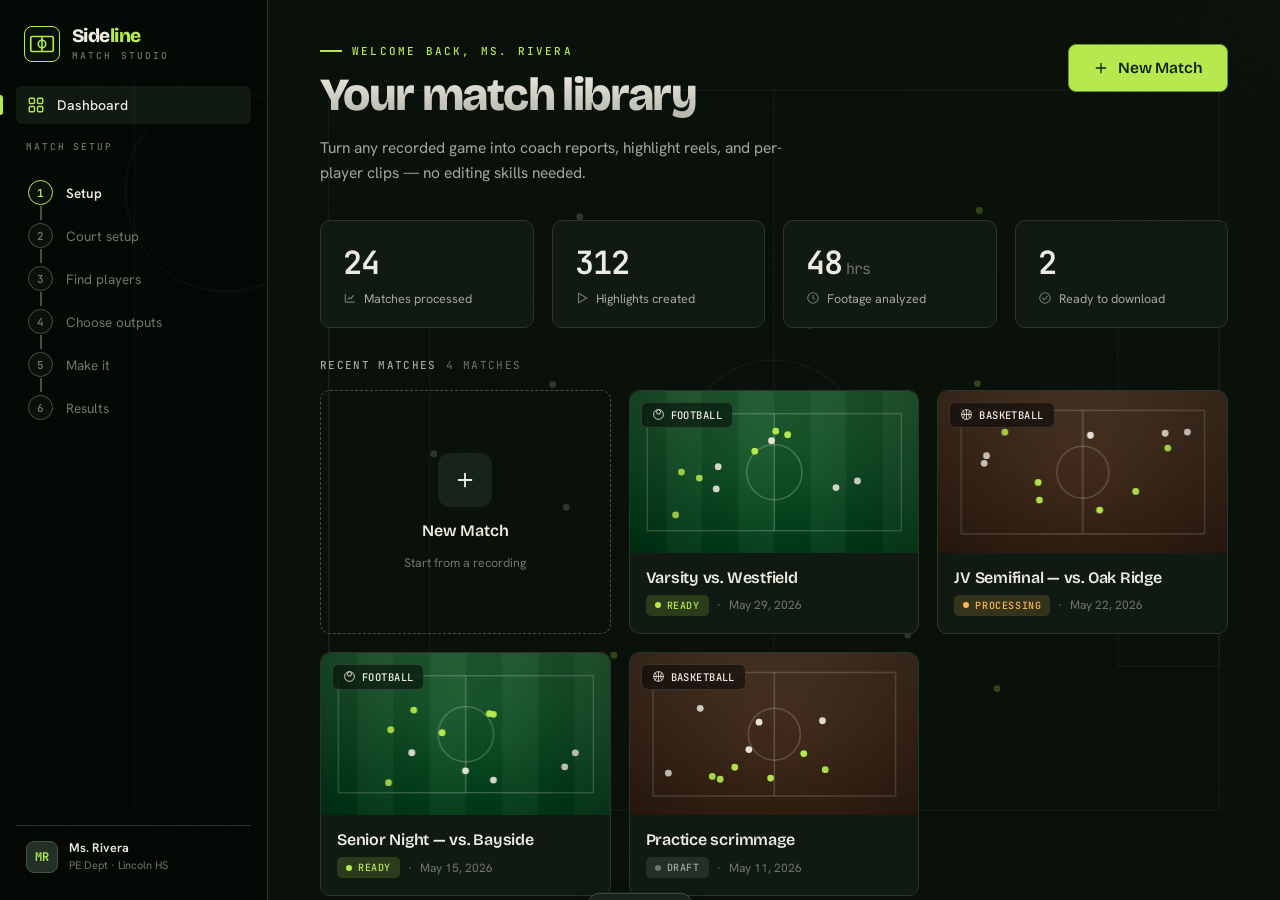
==== Website/index.html @ 3e1fcaea "feat(frontend): processing screen polls real job status Co-Authored-By: Claude Opus 4.8 <noreply@ant" ====
<!doctype html>
<html lang="en">
<head>
<meta charset="utf-8">
<meta name="viewport" content="width=device-width, initial-scale=1">
<title>Sideline — Match Studio</title>
<link rel="preconnect" href="https://fonts.googleapis.com">
<link rel="preconnect" href="https://fonts.gstatic.com" crossorigin>
<link href="https://fonts.googleapis.com/css2?family=Bricolage+Grotesque:opsz,wght@12..96,400..800&family=Hanken+Grotesk:wght@400;500;600;700&family=JetBrains+Mono:wght@400;500;600&display=swap" rel="stylesheet">
<style>
/* ============================================================
   SIDELINE — Match Studio
   Broadcast tactics-board. Warm pitch-night ink, chalk lines,
   one pitch-lime accent used sparingly. No glow. Real type.
   ============================================================ */
:root{
  --ink:       oklch(16% 0.018 152);   /* pitch at night, warm-green undertone */
  --ink-deep:  oklch(12.5% 0.016 152);
  --surface:   oklch(20% 0.020 152);
  --surface-2: oklch(24% 0.022 154);
  --surface-3: oklch(29% 0.024 154);
  --fg:        oklch(94% 0.014 95);     /* warm chalk white */
  --muted:     oklch(72% 0.018 120);
  --faint:     oklch(55% 0.018 130);
  --line:      oklch(31% 0.018 152);
  --line-2:    oklch(42% 0.022 152);

  --accent:    oklch(87% 0.19 126);     /* pitch lime — flat, never glowing */
  --accent-2:  oklch(80% 0.17 128);
  --accent-ink:oklch(23% 0.05 140);     /* ink for text on accent */

  --amber:     oklch(82% 0.14 75);
  --card-red:  oklch(63% 0.20 25);      /* referee-card highlight */
  --chalk:     244 240 230;             /* warm chalk, used as rgb() */

  --font-display:'Bricolage Grotesque', 'Hanken Grotesk', system-ui, sans-serif;
  --font:        'Hanken Grotesk', -apple-system, BlinkMacSystemFont, system-ui, sans-serif;
  --mono:        'JetBrains Mono', ui-monospace, Menlo, monospace;

  --r:   10px;
  --r-sm: 6px;
  --r-lg: 16px;
  --lift: 0 10px 30px -14px rgba(0,0,0,.7), 0 2px 8px -4px rgba(0,0,0,.5);
  --ease: cubic-bezier(.22,1,.36,1);
  --ease-soft: cubic-bezier(.4,0,.2,1);
}

*{box-sizing:border-box;margin:0;padding:0}
html{scroll-behavior:smooth}
body{
  font-family:var(--font);
  background:var(--ink);
  color:var(--fg);
  -webkit-font-smoothing:antialiased;
  text-rendering:optimizeLegibility;
  overflow:hidden;
}
/* tactile film grain — kills the flat-AI surface */
body::after{
  content:"";position:fixed;inset:0;z-index:200;pointer-events:none;opacity:.04;mix-blend-mode:overlay;
  background-image:url("data:image/svg+xml,%3Csvg xmlns='http://www.w3.org/2000/svg' width='160' height='160'%3E%3Cfilter id='n'%3E%3CfeTurbulence type='fractalNoise' baseFrequency='.9' numOctaves='2' stitchTiles='stitch'/%3E%3C/filter%3E%3Crect width='100%25' height='100%25' filter='url(%23n)'/%3E%3C/svg%3E");
}
::selection{background:var(--accent);color:var(--accent-ink)}
button{font-family:inherit;cursor:pointer;border:none;background:none;color:inherit}
input{font-family:inherit}
::-webkit-scrollbar{width:10px;height:10px}
::-webkit-scrollbar-thumb{background:var(--line-2);border-radius:20px;border:3px solid transparent;background-clip:padding-box}
::-webkit-scrollbar-thumb:hover{background:var(--faint);background-clip:padding-box}

/* ============================ APP SHELL ============================ */
.app{display:grid;grid-template-columns:268px 1fr;height:100vh;height:100dvh}

/* ---- Sidebar ---- */
.side{
  background:var(--ink-deep);
  border-right:1px solid var(--line);
  display:flex;flex-direction:column;
  padding:24px 16px;
  position:relative;z-index:20;
  transform:translateX(-12px);opacity:0;
  animation:sideIn .7s var(--ease) .05s forwards;
  overflow:hidden;
}
/* faint chalk halfway-line + arc behind the sidebar */
.side::before{
  content:"";position:absolute;right:-60px;top:90px;width:200px;height:200px;border-radius:50%;
  border:1.5px solid rgb(var(--chalk) / .05);pointer-events:none;
}
.side::after{
  content:"";position:absolute;left:50%;top:80px;bottom:90px;width:1px;background:rgb(var(--chalk) / .04);pointer-events:none;
}
@keyframes sideIn{to{transform:none;opacity:1}}
.brand{display:flex;align-items:center;gap:12px;padding:2px 8px 24px;position:relative}
.brand-mark{width:36px;height:36px;border-radius:8px;position:relative;flex:0 0 auto;
  background:var(--ink);border:1.5px solid var(--accent);display:grid;place-items:center;overflow:hidden}
.brand-mark svg{width:30px;height:30px}
.brand-name{font-family:var(--font-display);font-weight:800;font-size:19px;letter-spacing:-.03em;line-height:1}
.brand-name b{color:var(--accent);font-weight:800}
.brand-sub{font-family:var(--mono);font-size:9.5px;color:var(--faint);letter-spacing:.22em;text-transform:uppercase;font-weight:500;margin-top:4px}

.nav-label{font-family:var(--mono);font-size:9.5px;letter-spacing:.2em;text-transform:uppercase;color:var(--faint);font-weight:500;padding:16px 10px 8px}
.nav-item{display:flex;align-items:center;gap:12px;padding:10px 11px;border-radius:var(--r-sm);color:var(--muted);
  font-size:14px;font-weight:500;width:100%;text-align:left;transition:.18s var(--ease-soft);position:relative}
.nav-item svg{width:18px;height:18px;flex:0 0 auto;opacity:.8}
.nav-item:hover{background:var(--surface);color:var(--fg)}
.nav-item.active{background:var(--surface);color:var(--fg)}
.nav-item.active::before{content:"";position:absolute;left:-16px;top:50%;transform:translateY(-50%);
  width:3px;height:20px;border-radius:0 3px 3px 0;background:var(--accent)}
.nav-item.active svg{opacity:1;color:var(--accent)}

/* step flow in sidebar */
.flow{margin-top:6px;padding:4px 4px;position:relative}
/* staggered entrance for nav + steps */
.nav-item,.flow .step,.nav-label{opacity:0;transform:translateX(-10px);animation:navIn .55s var(--ease) forwards}
.nav-item{animation-delay:.18s}
.nav-label{animation-delay:.24s}
.flow .step:nth-child(1){animation-delay:.30s}
.flow .step:nth-child(2){animation-delay:.37s}
.flow .step:nth-child(3){animation-delay:.44s}
.flow .step:nth-child(4){animation-delay:.51s}
.flow .step:nth-child(5){animation-delay:.58s}
.flow .step:nth-child(6){animation-delay:.65s}
@keyframes navIn{to{opacity:1;transform:none}}
@media(prefers-reduced-motion:reduce){
  *,*::before,*::after{animation-duration:.001s!important;animation-delay:0s!important;transition-duration:.05s!important}
  #pitchBg{display:none}
}
.step{display:flex;align-items:center;gap:13px;padding:9px 8px;border-radius:var(--r-sm);width:100%;text-align:left;
  color:var(--faint);font-size:13.5px;transition:.2s var(--ease-soft);position:relative}
.step:not(.locked):hover{color:var(--fg);background:var(--surface)}
.step .dot{width:25px;height:25px;border-radius:50%;border:1.5px solid var(--line-2);display:grid;place-items:center;
  font-family:var(--mono);font-size:11px;font-weight:600;flex:0 0 auto;transition:.25s var(--ease);color:var(--faint);background:var(--ink)}
.step.done .dot{background:var(--accent);border-color:var(--accent);color:var(--accent-ink)}
.step.current{color:var(--fg);font-weight:600}
.step.current .dot{border-color:var(--accent);color:var(--accent);background:var(--ink)}
.step.locked{opacity:.45;cursor:not-allowed}
.step .dot svg{width:12px;height:12px}
.flow .step::after{content:"";position:absolute;left:20px;top:35px;width:1.5px;height:14px;background:var(--line-2)}
.flow .step:last-child::after{display:none}
.flow .step.done::after{background:var(--accent)}

.side-foot{margin-top:auto;padding:14px 10px 2px;border-top:1px solid var(--line);display:flex;align-items:center;gap:11px;position:relative}
.avatar{width:32px;height:32px;border-radius:8px;background:var(--surface-3);display:grid;place-items:center;font-family:var(--mono);font-size:12px;font-weight:600;color:var(--accent);border:1px solid var(--line-2)}
.side-foot .meta{font-size:12.5px;line-height:1.35}
.side-foot .meta b{font-weight:600}
.side-foot .meta span{color:var(--faint);font-size:11px}

/* ---- Main ---- */
.main{position:relative;overflow:hidden;background:var(--ink)}
/* faint tactics chalkwork across the canvas */
.main::before{
  content:"";position:absolute;inset:0;pointer-events:none;z-index:0;opacity:.35;
  background:
    radial-gradient(circle at 100% 0%, rgb(var(--chalk) / .025), transparent 38%);
}
/* live tactics-board simulation — chalk players flowing in formation */
#pitchBg{position:absolute;inset:0;width:100%;height:100%;z-index:0;pointer-events:none;
  opacity:0;animation:bgIn 2.4s var(--ease) .3s forwards}
@keyframes bgIn{to{opacity:1}}
.scroll{height:100%;overflow-y:auto;overflow-x:hidden;scroll-behavior:smooth;position:relative;z-index:1}
.view{display:none;padding:44px 52px 90px;max-width:1200px;margin:0 auto;animation:viewIn .55s var(--ease) both}
.view.show{display:block}
@keyframes viewIn{from{opacity:0;transform:translateY(14px)}to{opacity:1;transform:none}}

/* topbar inside main */
.top{display:flex;align-items:flex-start;justify-content:space-between;gap:18px;margin-bottom:34px;flex-wrap:wrap;position:relative}
.eyebrow{font-family:var(--mono);font-size:11px;letter-spacing:.2em;text-transform:uppercase;color:var(--accent);font-weight:500;margin-bottom:14px;display:flex;align-items:center;gap:10px}
.eyebrow::before{content:"";width:22px;height:1.5px;background:var(--accent);display:inline-block}
h1{font-family:var(--font-display);font-size:clamp(30px,3.8vw,46px);font-weight:800;letter-spacing:-.035em;line-height:1.0;
  background:linear-gradient(180deg,var(--fg),color-mix(in oklch,var(--fg) 78%, var(--ink)));
  -webkit-background-clip:text;background-clip:text;color:transparent;}
.headline-reveal{overflow:hidden;display:inline-block}
.headline-reveal h1{animation:rise .8s var(--ease) .15s both}
@keyframes rise{from{transform:translateY(108%)}to{transform:translateY(0)}}
.sub{color:var(--muted);font-size:15.5px;margin-top:13px;max-width:56ch;line-height:1.6}

/* ============================ BUTTONS ============================ */
.btn{display:inline-flex;align-items:center;gap:9px;padding:11px 18px;border-radius:8px;
  font-family:var(--font-display);font-size:14px;font-weight:600;letter-spacing:-.005em;
  transition:.2s var(--ease);white-space:nowrap;border:1px solid transparent}
.btn svg{width:16px;height:16px}
.btn-primary{background:var(--accent);color:var(--accent-ink);border-color:color-mix(in oklch,var(--accent) 70%, black)}
.btn-primary:hover{background:var(--accent-2);transform:translateY(-2px);box-shadow:var(--lift)}
.btn-primary:active{transform:translateY(0);box-shadow:none}
.btn-ghost{background:transparent;color:var(--fg);border:1px solid var(--line-2)}
.btn-ghost:hover{background:var(--surface);border-color:var(--faint);transform:translateY(-1px)}
.btn-lg{padding:14px 24px;font-size:15.5px}
.btn[disabled]{opacity:.35;pointer-events:none}

/* ============================ CARDS / GRID ============================ */
.grid{display:grid;gap:18px}
.reveal{opacity:0;transform:translateY(22px);transition:.7s var(--ease)}
.reveal.in{opacity:1;transform:none}

.card{background:var(--surface);border:1px solid var(--line);border-radius:var(--r);transition:.25s var(--ease)}
.card:hover{border-color:var(--line-2)}

/* match cards (dashboard) */
.matches{grid-template-columns:repeat(auto-fill,minmax(264px,1fr))}
.match{overflow:hidden;cursor:pointer}
.match:hover{transform:translateY(-4px);border-color:var(--line-2);box-shadow:var(--lift)}
.thumb{aspect-ratio:16/9;position:relative;overflow:hidden;background:var(--ink-deep)}
.thumb canvas{position:absolute;inset:0;width:100%;height:100%}
.thumb .play{position:absolute;inset:0;margin:auto;width:46px;height:46px;border-radius:50%;
  background:rgb(var(--chalk) / .12);backdrop-filter:blur(8px);border:1.5px solid rgb(var(--chalk) / .4);
  display:grid;place-items:center;opacity:0;transition:.25s var(--ease);transform:scale(.85)}
.match:hover .play{opacity:1;transform:scale(1)}
.play svg{width:16px;height:16px;margin-left:2px}
.sport-chip{position:absolute;top:11px;left:11px;display:flex;align-items:center;gap:6px;padding:5px 10px;border-radius:6px;
  font-family:var(--mono);font-size:10.5px;font-weight:500;letter-spacing:.04em;text-transform:uppercase;
  background:rgb(0 0 0 / .5);backdrop-filter:blur(8px);border:1px solid rgb(var(--chalk) / .14)}
.sport-chip svg{width:13px;height:13px}
.match-body{padding:15px 16px 17px}
.match-body h3{font-family:var(--font-display);font-size:16px;font-weight:600;letter-spacing:-.015em}
.match-meta{display:flex;align-items:center;gap:8px;margin-top:8px;font-size:12px;color:var(--faint)}
.badge{display:inline-flex;align-items:center;gap:6px;padding:4px 9px;border-radius:5px;
  font-family:var(--mono);font-size:10px;font-weight:500;letter-spacing:.06em;text-transform:uppercase}
.badge .led{width:6px;height:6px;border-radius:50%}
.badge.ready{background:color-mix(in oklch,var(--accent) 16%,transparent);color:var(--accent)}
.badge.ready .led{background:var(--accent)}
.badge.proc{background:color-mix(in oklch,var(--amber) 16%,transparent);color:var(--amber)}
.badge.proc .led{background:var(--amber);animation:pulse 1.4s infinite}
.badge.draft{background:var(--surface-3);color:var(--muted)}
.badge.draft .led{background:var(--faint)}
@keyframes pulse{0%,100%{opacity:1}50%{opacity:.25}}

/* "new match" card */
.new-card{display:flex;flex-direction:column;align-items:center;justify-content:center;gap:14px;min-height:222px;
  border:1.5px dashed var(--line-2);background:transparent;text-align:center;cursor:pointer}
.new-card:hover{border-color:var(--accent);background:color-mix(in oklch,var(--accent) 4%,transparent);transform:translateY(-4px)}
.new-card .plus{width:54px;height:54px;border-radius:12px;background:var(--surface-2);display:grid;place-items:center;transition:.25s var(--ease)}
.new-card:hover .plus{background:var(--accent);color:var(--accent-ink)}
.new-card .plus svg{width:22px;height:22px}
.new-card b{font-family:var(--font-display);font-size:16px;font-weight:600}
.new-card span{font-size:12.5px;color:var(--faint)}

/* stat strip */
.stats{grid-template-columns:repeat(4,1fr);margin-bottom:30px}
.stat{padding:20px 22px;background:var(--surface);border:1px solid var(--line);border-radius:var(--r);position:relative;overflow:hidden}
.stat::before{content:"";position:absolute;left:0;top:0;bottom:0;width:2px;background:var(--accent);opacity:.0;transition:.3s}
.stat:hover::before{opacity:.6}
.stat .n{font-family:var(--mono);font-size:32px;font-weight:600;letter-spacing:-.02em;font-feature-settings:"tnum"}
.stat .n .u{font-size:15px;color:var(--faint);font-weight:400;margin-left:3px}
.stat .l{font-size:12.5px;color:var(--muted);margin-top:6px;display:flex;align-items:center;gap:7px}
.stat .l svg{width:14px;height:14px;color:var(--faint)}

/* ============================ FORMS / SETUP ============================ */
.panel{background:var(--surface);border:1px solid var(--line);border-radius:var(--r-lg);padding:30px;margin-bottom:20px}
.panel-h{font-family:var(--font-display);font-size:16px;font-weight:600;letter-spacing:-.01em;margin-bottom:5px;display:flex;align-items:center;gap:11px}
.panel-h .idx{width:24px;height:24px;border-radius:6px;background:var(--ink);border:1px solid var(--line-2);display:grid;place-items:center;font-family:var(--mono);font-size:11px;color:var(--accent)}
.panel-d{font-size:13.5px;color:var(--faint);margin-bottom:22px;padding-left:35px;line-height:1.5}

.sport-grid{display:grid;grid-template-columns:1fr 1fr;gap:14px}
.sport{position:relative;border:1.5px solid var(--line);border-radius:var(--r);padding:14px;cursor:pointer;overflow:hidden;transition:.22s var(--ease);background:var(--ink-deep)}
.sport:hover{border-color:var(--line-2);transform:translateY(-2px)}
.sport.sel{border-color:var(--accent);box-shadow:inset 0 0 0 1px var(--accent)}
.sport .field{height:96px;border-radius:7px;margin-bottom:14px;position:relative;overflow:hidden;border:1px solid var(--line);background:var(--ink-deep)}
.sport .field canvas{position:absolute;inset:0;width:100%;height:100%}
.sport h4{font-family:var(--font-display);font-size:16px;font-weight:600}
.sport p{font-family:var(--mono);font-size:11px;color:var(--faint);margin-top:3px;letter-spacing:.03em}
.sport .check{position:absolute;top:14px;right:14px;width:24px;height:24px;border-radius:50%;background:var(--accent);
  display:grid;place-items:center;opacity:0;transform:scale(.5);transition:.25s var(--ease);z-index:2}
.sport.sel .check{opacity:1;transform:none}
.sport .check svg{width:13px;height:13px;color:var(--accent-ink)}

.field-row{display:grid;grid-template-columns:1fr 1fr;gap:16px}
label.fl{display:block;font-size:12.5px;font-weight:600;color:var(--muted);margin-bottom:9px}
.inp{width:100%;background:var(--ink-deep);border:1px solid var(--line-2);border-radius:8px;padding:12px 14px;font-size:14px;color:var(--fg);transition:.18s}
.inp:focus{outline:none;border-color:var(--accent);box-shadow:0 0 0 3px color-mix(in oklch,var(--accent) 16%,transparent)}
.inp::placeholder{color:var(--faint)}

/* upload zone */
.drop{border:1.5px dashed var(--line-2);border-radius:var(--r);padding:36px;text-align:center;transition:.25s var(--ease);cursor:pointer;position:relative;overflow:hidden}
.drop:hover,.drop.drag{border-color:var(--accent);background:color-mix(in oklch,var(--accent) 4%,transparent)}
.drop .ico{width:58px;height:58px;margin:0 auto 15px;border-radius:14px;background:var(--surface-2);display:grid;place-items:center;transition:.25s;color:var(--muted)}
.drop:hover .ico{transform:translateY(-3px);color:var(--accent)}
.drop .ico svg{width:26px;height:26px}
.drop b{font-family:var(--font-display);font-size:16px;font-weight:600}
.drop b span{color:var(--accent)}
.drop p{font-family:var(--mono);font-size:11.5px;color:var(--faint);margin-top:7px;letter-spacing:.02em}
.upbar{display:none;margin-top:18px;background:var(--ink-deep);border:1px solid var(--line);border-radius:var(--r);padding:16px 18px;text-align:left}
.upbar.show{display:block;animation:viewIn .4s var(--ease)}
.upbar .row{display:flex;align-items:center;gap:13px}
.upbar .fic{width:40px;height:40px;border-radius:9px;background:color-mix(in oklch,var(--accent) 14%,transparent);display:grid;place-items:center;flex:0 0 auto;color:var(--accent)}
.upbar .fic svg{width:18px;height:18px}
.upbar .fname{font-size:14px;font-weight:600}
.upbar .fsize{font-family:var(--mono);font-size:11.5px;color:var(--faint)}
.track{height:6px;border-radius:6px;background:var(--surface-3);margin-top:14px;overflow:hidden}
.track > i{display:block;height:100%;width:0;border-radius:6px;background:var(--accent);transition:width .3s linear}
.upstat{display:flex;justify-content:space-between;font-family:var(--mono);font-size:11.5px;color:var(--faint);margin-top:9px}

/* ============================ COURT MARKING ============================ */
.court-wrap{display:grid;grid-template-columns:1fr 290px;gap:22px;align-items:start}
.frame{position:relative;border-radius:var(--r);overflow:hidden;border:1px solid var(--line);aspect-ratio:16/9;cursor:crosshair;background:var(--ink-deep)}
.frame canvas{position:absolute;inset:0;width:100%;height:100%}
.frame .scanline{position:absolute;left:0;right:0;height:1.5px;background:linear-gradient(90deg,transparent,var(--accent),transparent);
  opacity:.55;animation:scan 4s var(--ease-soft) infinite}
@keyframes scan{0%{top:0}50%{top:100%}100%{top:0}}
.mk{position:absolute;width:26px;height:26px;transform:translate(-50%,-50%);pointer-events:none}
.mk .ring{position:absolute;inset:0;border-radius:50%;border:2px solid var(--accent)}
.mk .ring::after{content:"";position:absolute;inset:-6px;border-radius:50%;border:1.5px solid var(--accent);opacity:0;animation:ripple .6s var(--ease) forwards}
@keyframes ripple{from{opacity:.7;transform:scale(.6)}to{opacity:0;transform:scale(1.6)}}
.mk .num{position:absolute;top:-9px;right:-9px;width:18px;height:18px;border-radius:50%;background:var(--accent);color:var(--accent-ink);
  font-family:var(--mono);font-size:10px;font-weight:600;display:grid;place-items:center}
.mk .dotc{position:absolute;inset:0;margin:auto;width:4px;height:4px;border-radius:50%;background:var(--accent)}
.hint{position:absolute;left:14px;bottom:14px;display:flex;align-items:center;gap:9px;padding:10px 15px;border-radius:9px;
  background:rgb(0 0 0 / .6);backdrop-filter:blur(10px);border:1px solid var(--line-2);font-size:13.5px;font-weight:500}
.hint .pin{width:8px;height:8px;border-radius:50%;background:var(--accent);animation:pulse 1.3s infinite}

.minimap{background:var(--surface);border:1px solid var(--line);border-radius:var(--r);padding:20px}
.minimap h4{font-family:var(--mono);font-size:11px;font-weight:500;letter-spacing:.12em;text-transform:uppercase;color:var(--muted);margin-bottom:15px}
.diagram{aspect-ratio:1;border-radius:8px;background:var(--ink-deep);border:1px solid var(--line);position:relative;margin-bottom:16px}
.pt-list{display:flex;flex-direction:column;gap:8px}
.pt{display:flex;align-items:center;gap:11px;padding:9px 11px;border-radius:8px;background:var(--ink-deep);border:1px solid var(--line);font-size:13px;color:var(--muted);transition:.2s}
.pt.done{color:var(--fg);border-color:color-mix(in oklch,var(--accent) 30%,var(--line))}
.pt.next{border-color:var(--accent)}
.pt .c{width:18px;height:18px;border-radius:50%;border:1.5px solid var(--line-2);display:grid;place-items:center;font-family:var(--mono);font-size:9px;flex:0 0 auto}
.pt.done .c{background:var(--accent);border-color:var(--accent);color:var(--accent-ink)}
.pt.done .c svg{width:10px;height:10px}
.calib-progress{margin-top:16px;font-family:var(--mono);font-size:11.5px;color:var(--faint);display:flex;justify-content:space-between}

/* ============================ ROSTER / TAGGING ============================ */
.split{display:grid;grid-template-columns:1fr 1fr;gap:22px;align-items:start}
.chip-input{display:flex;flex-wrap:wrap;gap:8px;padding:11px;background:var(--ink-deep);border:1px solid var(--line-2);border-radius:var(--r);min-height:56px}
.chip{display:inline-flex;align-items:center;gap:8px;padding:6px 9px 6px 7px;border-radius:7px;background:var(--surface-3);font-size:13px;font-weight:500;animation:chipIn .3s var(--ease)}
@keyframes chipIn{from{opacity:0;transform:scale(.8)}to{opacity:1;transform:none}}
.chip .jersey{width:20px;height:20px;border-radius:5px;background:var(--ink);color:var(--accent);display:grid;place-items:center;font-family:var(--mono);font-size:9.5px;font-weight:600}
.chip button{width:16px;height:16px;border-radius:4px;display:grid;place-items:center;color:var(--faint);transition:.15s}
.chip button:hover{background:var(--card-red);color:#fff}
.chip-input input{flex:1;min-width:120px;background:none;border:none;outline:none;color:var(--fg);font-size:13.5px;padding:6px}

/* tagging game */
.tagger{background:var(--surface);border:1px solid var(--line);border-radius:var(--r-lg);overflow:hidden}
.clip-stage{aspect-ratio:16/9;position:relative;background:var(--ink-deep)}
.clip-stage canvas{position:absolute;inset:0;width:100%;height:100%}
.clip-track{position:absolute;border:2px solid var(--accent);border-radius:5px;transition:.5s var(--ease)}
.clip-track .lbl{position:absolute;top:-22px;left:-2px;background:var(--accent);color:var(--accent-ink);font-family:var(--mono);font-size:10px;font-weight:600;padding:2px 7px;border-radius:5px;white-space:nowrap}
.clip-q{position:absolute;top:14px;left:14px;font-family:var(--font-display);font-size:14px;font-weight:600;padding:8px 14px;border-radius:9px;background:rgb(0 0 0 / .6);backdrop-filter:blur(8px);border:1px solid var(--line-2)}
.clip-count{position:absolute;top:14px;right:14px;font-family:var(--mono);font-size:11.5px;color:var(--muted);padding:8px 12px;border-radius:9px;background:rgb(0 0 0 / .6);backdrop-filter:blur(8px);border:1px solid var(--line-2)}
.tag-roster{padding:18px;display:flex;flex-wrap:wrap;gap:10px;border-top:1px solid var(--line)}
.tag-btn{padding:11px 16px;border-radius:8px;background:var(--ink-deep);border:1px solid var(--line-2);font-family:var(--font-display);font-size:14px;font-weight:600;transition:.16s var(--ease);display:flex;align-items:center;gap:9px}
.tag-btn:hover{border-color:var(--accent);background:color-mix(in oklch,var(--accent) 8%,transparent);transform:translateY(-2px)}
.tag-btn:active{transform:scale(.96)}
.tag-btn .k{font-family:var(--mono);font-size:10px;color:var(--faint);background:var(--surface-3);padding:2px 6px;border-radius:4px}
.tag-foot{display:flex;align-items:center;justify-content:space-between;padding:15px 18px;border-top:1px solid var(--line);background:var(--ink-deep)}
.tag-bar{height:5px;border-radius:5px;background:var(--surface-3);flex:1;margin-right:18px;overflow:hidden}
.tag-bar > i{display:block;height:100%;background:var(--accent);border-radius:5px;transition:width .4s var(--ease)}

/* ============================ DELIVERABLES ============================ */
.deliv-grid{grid-template-columns:repeat(3,1fr);gap:18px}
.deliv{position:relative;border:1.5px solid var(--line);border-radius:var(--r-lg);padding:0;overflow:hidden;cursor:pointer;transition:.22s var(--ease);background:var(--surface)}
.deliv:hover{transform:translateY(-4px);border-color:var(--line-2);box-shadow:var(--lift)}
.deliv.sel{border-color:var(--accent);box-shadow:inset 0 0 0 1px var(--accent)}
.deliv .preview{aspect-ratio:16/10;background:var(--ink-deep);position:relative;overflow:hidden;border-bottom:1px solid var(--line)}
.deliv .preview canvas{position:absolute;inset:0;width:100%;height:100%}
.deliv .db{padding:19px}
.deliv .db h4{font-family:var(--font-display);font-size:17px;font-weight:600;letter-spacing:-.015em;display:flex;align-items:center;gap:10px}
.deliv .db h4 svg{width:18px;height:18px;color:var(--accent)}
.deliv .db p{font-size:13px;color:var(--muted);margin-top:8px;line-height:1.55}
.deliv .tick{position:absolute;top:14px;right:14px;width:26px;height:26px;border-radius:7px;border:1.5px solid var(--line-2);background:rgb(0 0 0 / .45);backdrop-filter:blur(6px);display:grid;place-items:center;transition:.22s var(--ease)}
.deliv.sel .tick{background:var(--accent);border-color:var(--accent)}
.deliv .tick svg{width:14px;height:14px;color:var(--accent-ink);opacity:0;transition:.2s}
.deliv.sel .tick svg{opacity:1}
.deliv .note{display:none;margin-top:11px;font-family:var(--mono);font-size:11px;color:var(--amber);align-items:center;gap:6px;letter-spacing:.02em}
.deliv.sel .note{display:flex}
.deliv .note svg{width:13px;height:13px}
.deliv.soon{opacity:.55;filter:grayscale(.4);cursor:not-allowed}
.deliv.soon::after{content:'Coming soon';position:absolute;top:10px;right:10px;font-size:11px;letter-spacing:.04em;text-transform:uppercase;color:var(--accent);border:1px solid var(--accent);border-radius:999px;padding:2px 8px}

/* ============================ PROCESSING ============================ */
.proc-wrap{max-width:780px;margin:0 auto;text-align:center}
.radar{width:248px;height:248px;margin:14px auto 32px;position:relative}
.stage-list{text-align:left;margin:32px 0;display:flex;flex-direction:column;gap:3px}
.stg{display:flex;align-items:center;gap:14px;padding:15px 18px;border-radius:var(--r);transition:.4s var(--ease);border:1px solid transparent}
.stg.active{background:var(--surface);border-color:color-mix(in oklch,var(--accent) 30%,var(--line))}
.stg.done{opacity:.55}
.stg .si{width:36px;height:36px;border-radius:9px;background:var(--surface-2);display:grid;place-items:center;flex:0 0 auto;transition:.3s;color:var(--faint)}
.stg.active .si{background:var(--accent);color:var(--accent-ink)}
.stg.done .si{background:color-mix(in oklch,var(--accent) 20%,transparent);color:var(--accent)}
.stg .si svg{width:17px;height:17px}
.stg .st{flex:1;text-align:left}
.stg .st b{font-family:var(--font-display);font-size:15px;font-weight:600;display:block}
.stg .st span{font-size:12.5px;color:var(--faint)}
.stg .spin{width:18px;height:18px;border:2px solid var(--surface-3);border-top-color:var(--accent);border-radius:50%;animation:spin .8s linear infinite;display:none}
.stg.active .spin{display:block}
.stg .ok{display:none;color:var(--accent)}
.stg.done .ok{display:block}
@keyframes spin{to{transform:rotate(360deg)}}
.proc-bar{height:8px;border-radius:8px;background:var(--surface-2);overflow:hidden;margin:8px 0 14px}
.proc-bar > i{display:block;height:100%;width:0;background:var(--accent);border-radius:8px;transition:width .6s var(--ease)}
.proc-meta{display:flex;justify-content:space-between;font-family:var(--mono);font-size:12.5px;color:var(--faint)}
.proc-note{margin-top:26px;padding:15px 19px;border-radius:var(--r);background:var(--surface);border:1px solid var(--line);font-size:13.5px;color:var(--muted);display:flex;align-items:center;gap:12px;text-align:left}
.proc-note svg{width:18px;height:18px;color:var(--accent);flex:0 0 auto}

/* ============================ RESULTS ============================ */
.result-tabs{display:flex;gap:5px;padding:5px;background:var(--surface);border:1px solid var(--line);border-radius:10px;margin-bottom:26px;width:fit-content}
.rtab{padding:9px 17px;border-radius:7px;font-family:var(--font-display);font-size:13.5px;font-weight:600;color:var(--muted);transition:.18s}
.rtab.active{background:var(--accent);color:var(--accent-ink)}
.rtab:not(.active):hover{color:var(--fg);background:var(--ink-deep)}
.rpanel{display:none;animation:viewIn .4s var(--ease)}
.rpanel.show{display:block}

.report-card{display:grid;grid-template-columns:1.3fr 1fr;gap:0;overflow:hidden}
.report-vid{aspect-ratio:16/9;position:relative;background:var(--ink-deep);border-right:1px solid var(--line)}
.report-vid canvas{position:absolute;inset:0;width:100%;height:100%}
.report-vid .pbtn{position:absolute;inset:0;margin:auto;width:62px;height:62px;border-radius:50%;background:var(--accent);display:grid;place-items:center;cursor:pointer;transition:.2s}
.report-vid .pbtn:hover{transform:scale(1.08)}
.report-vid .pbtn svg{width:22px;height:22px;color:var(--accent-ink);margin-left:3px}
.report-side{padding:26px}
.report-side h3{font-family:var(--font-display);font-size:19px;font-weight:600;letter-spacing:-.015em}
.kv{display:flex;justify-content:space-between;padding:13px 0;border-bottom:1px solid var(--line);font-size:13.5px}
.kv:last-of-type{border:none}
.kv span{color:var(--faint)}
.kv b{font-family:var(--mono);font-weight:500}

.clip-list{grid-template-columns:repeat(auto-fill,minmax(290px,1fr))}
.cliprow{display:flex;gap:13px;padding:12px;align-items:center;cursor:pointer}
.cliprow:hover{border-color:var(--line-2);background:var(--surface-2)}
.cliprow .ct{width:100px;aspect-ratio:16/9;border-radius:7px;overflow:hidden;flex:0 0 auto;position:relative;background:var(--ink-deep)}
.cliprow .ct canvas{position:absolute;inset:0;width:100%;height:100%}
.cliprow .ct .dur{position:absolute;bottom:4px;right:4px;font-family:var(--mono);font-size:9px;background:rgb(0 0 0 / .65);padding:1px 4px;border-radius:3px}
.cliprow .ci{flex:1;min-width:0}
.cliprow .ci b{font-family:var(--font-display);font-size:14px;font-weight:600;display:block;white-space:nowrap;overflow:hidden;text-overflow:ellipsis}
.cliprow .ci .tags{display:flex;gap:6px;margin-top:6px;font-family:var(--mono);font-size:10.5px;color:var(--faint);align-items:center}
.rank{font-family:var(--mono);font-size:10.5px;color:var(--accent-ink);background:var(--accent);padding:2px 7px;border-radius:4px;font-weight:600}
.dlbtn{width:34px;height:34px;border-radius:8px;background:var(--ink-deep);border:1px solid var(--line-2);display:grid;place-items:center;flex:0 0 auto;transition:.18s;color:var(--muted)}
.dlbtn:hover{border-color:var(--accent);color:var(--accent);transform:translateY(-1px)}
.dlbtn svg{width:15px;height:15px}

.player-grid{grid-template-columns:repeat(auto-fill,minmax(206px,1fr))}
.pcard{overflow:hidden}
.pcard:hover{transform:translateY(-4px);border-color:var(--line-2)}
.pcard .pt-thumb{aspect-ratio:4/3;position:relative;background:var(--ink-deep)}
.pcard .pt-thumb canvas{position:absolute;inset:0;width:100%;height:100%}
.pcard .pbar{padding:14px;display:flex;align-items:center;gap:11px}
.pcard .pj{width:32px;height:32px;border-radius:8px;background:var(--ink);color:var(--accent);display:grid;place-items:center;font-family:var(--mono);font-size:12px;font-weight:600;flex:0 0 auto;border:1px solid var(--line-2)}
.pcard .pn b{font-family:var(--font-display);font-size:14px;font-weight:600;display:block}
.pcard .pn span{font-size:11px;color:var(--faint)}

/* footer action bar */
.actionbar{position:sticky;bottom:0;display:flex;align-items:center;justify-content:space-between;gap:16px;padding:18px 0 6px;margin-top:16px}
.actionbar .left{font-size:13px;color:var(--faint)}
.actionbar .left b{color:var(--fg);font-weight:600}

/* toast */
.toast{position:fixed;bottom:28px;left:50%;transform:translateX(-50%) translateY(140%);z-index:300;
  background:var(--surface-2);border:1px solid var(--line-2);border-radius:11px;padding:13px 18px;display:flex;align-items:center;gap:11px;
  font-size:13.5px;font-weight:500;box-shadow:var(--lift);transition:.4s var(--ease)}
.toast.show{transform:translateX(-50%) translateY(0)}
.toast .ti{width:24px;height:24px;border-radius:6px;background:var(--accent);display:grid;place-items:center;flex:0 0 auto}
.toast .ti svg{width:14px;height:14px;color:var(--accent-ink)}

.divider{height:1px;background:var(--line);margin:30px 0}
.section-h{font-family:var(--mono);font-size:11px;font-weight:500;letter-spacing:.12em;text-transform:uppercase;color:var(--muted);margin-bottom:18px;display:flex;align-items:center;gap:10px}
.section-h .count{color:var(--faint);font-weight:400}

/* mobile */
.menu-btn{display:none}
@media(max-width:920px){
  .app{grid-template-columns:1fr}
  .side{position:fixed;left:0;top:0;bottom:0;width:268px;z-index:50;transform:translateX(-100%);animation:none;transition:transform .35s var(--ease)}
  .side.open{transform:none;box-shadow:0 0 60px rgba(0,0,0,.6)}
  .menu-btn{display:grid;place-items:center;width:42px;height:42px;border-radius:10px;background:var(--surface);border:1px solid var(--line-2)}
  .menu-btn svg{width:18px;height:18px}
  .view{padding:26px 22px 90px}
  .scrim{position:fixed;inset:0;background:rgba(0,0,0,.55);z-index:40;opacity:0;pointer-events:none;transition:.3s}
  .scrim.show{opacity:1;pointer-events:auto}
  .court-wrap,.split,.report-card{grid-template-columns:1fr}
  .deliv-grid{grid-template-columns:1fr}
  .stats{grid-template-columns:1fr 1fr}
  .field-row,.sport-grid{grid-template-columns:1fr}
}
@media(min-width:921px){.scrim{display:none}}
</style>
</head>
<body>
<div class="app">
  <!-- ============ SIDEBAR ============ -->
  <aside class="side" id="side">
    <div class="brand">
      <div class="brand-mark">
        <svg viewBox="0 0 24 24" fill="none">
          <rect x="3" y="6" width="18" height="12" rx="1" stroke="oklch(87% 0.19 126)" stroke-width="1.3"/>
          <circle cx="12" cy="12" r="3" stroke="oklch(87% 0.19 126)" stroke-width="1.3"/>
          <path d="M12 6v12" stroke="oklch(87% 0.19 126)" stroke-width="1.3"/>
        </svg>
      </div>
      <div>
        <div class="brand-name">Side<b>line</b></div>
        <div class="brand-sub">Match Studio</div>
      </div>
    </div>

    <button class="nav-item active" data-go="dashboard">
      <svg viewBox="0 0 24 24" fill="none" stroke="currentColor" stroke-width="1.8"><rect x="3" y="3" width="7" height="7" rx="1.5"/><rect x="14" y="3" width="7" height="7" rx="1.5"/><rect x="3" y="14" width="7" height="7" rx="1.5"/><rect x="14" y="14" width="7" height="7" rx="1.5"/></svg>
      Dashboard
    </button>

    <div class="nav-label">Match setup</div>
    <div class="flow" id="flow">
      <button class="step current" data-step="setup"><span class="dot">1</span> Setup</button>
      <button class="step locked" data-step="court"><span class="dot">2</span> Court setup</button>
      <button class="step locked" data-step="roster"><span class="dot">3</span> Find players</button>
      <button class="step locked" data-step="deliverables"><span class="dot">4</span> Choose outputs</button>
      <button class="step locked" data-step="processing"><span class="dot">5</span> Make it</button>
      <button class="step locked" data-step="results"><span class="dot">6</span> Results</button>
    </div>

    <div class="side-foot">
      <div class="avatar">MR</div>
      <div class="meta"><b>Ms. Rivera</b><br><span>PE Dept · Lincoln HS</span></div>
    </div>
  </aside>
  <div class="scrim" id="scrim"></div>

  <!-- ============ MAIN ============ -->
  <main class="main">
    <canvas id="pitchBg" aria-hidden="true"></canvas>
    <div class="scroll" id="scroll">

      <!-- ===== DASHBOARD ===== -->
      <section class="view show" id="v-dashboard">
        <div class="top">
          <div>
            <button class="menu-btn" id="menuBtn" style="margin-bottom:14px">
              <svg viewBox="0 0 24 24" fill="none" stroke="currentColor" stroke-width="2"><path d="M4 6h16M4 12h16M4 18h16"/></svg>
            </button>
            <div class="eyebrow">Welcome back, Ms. Rivera</div>
            <div class="headline-reveal"><h1>Your match library</h1></div>
            <p class="sub">Turn any recorded game into coach reports, highlight reels, and per-player clips — no editing skills needed.</p>
          </div>
          <button class="btn btn-primary btn-lg" data-go="setup">
            <svg viewBox="0 0 24 24" fill="none" stroke="currentColor" stroke-width="2"><path d="M12 5v14M5 12h14" stroke-linecap="round"/></svg>
            New Match
          </button>
        </div>

        <div class="grid stats reveal">
          <div class="stat"><div class="n" data-count="24">0</div><div class="l"><svg viewBox="0 0 24 24" fill="none" stroke="currentColor" stroke-width="2"><path d="M4 19V5m0 14h16"/><path d="M8 15l3-4 3 2 4-6"/></svg>Matches processed</div></div>
          <div class="stat"><div class="n" data-count="312">0</div><div class="l"><svg viewBox="0 0 24 24" fill="none" stroke="currentColor" stroke-width="2"><polygon points="6,4 20,12 6,20"/></svg>Highlights created</div></div>
          <div class="stat"><div class="n" data-count="48"><span class="u">hrs</span></div><div class="l"><svg viewBox="0 0 24 24" fill="none" stroke="currentColor" stroke-width="2"><circle cx="12" cy="12" r="9"/><path d="M12 7v5l3 2"/></svg>Footage analyzed</div></div>
          <div class="stat"><div class="n" data-count="2">0</div><div class="l"><svg viewBox="0 0 24 24" fill="none" stroke="currentColor" stroke-width="2"><circle cx="12" cy="12" r="9"/><path d="M8 12l3 3 5-6" stroke-linecap="round" stroke-linejoin="round"/></svg>Ready to download</div></div>
        </div>

        <div class="section-h">Recent matches <span class="count" id="matchCount">4 matches</span></div>
        <div class="grid matches" id="matchGrid"></div>
      </section>

      <!-- ===== SETUP ===== -->
      <section class="view" id="v-setup">
        <button class="menu-btn" data-menu style="margin-bottom:14px">
          <svg viewBox="0 0 24 24" fill="none" stroke="currentColor" stroke-width="2"><path d="M4 6h16M4 12h16M4 18h16"/></svg></button>
        <div class="eyebrow">Step 1 of 6 · Setup</div>
        <div class="headline-reveal"><h1>Set up your match</h1></div>
        <p class="sub">Pick the sport, name the game, and add your video. We'll handle the rest.</p>
        <div style="height:32px"></div>

        <div class="panel reveal">
          <div class="panel-h"><span class="idx">1</span> Which sport?</div>
          <div class="panel-d">This tells us what to look for on the field.</div>
          <div class="sport-grid">
            <div class="sport sel" data-sport="football">
              <div class="check"><svg viewBox="0 0 24 24" fill="none" stroke="currentColor" stroke-width="3"><path d="M5 12l4 4 10-11" stroke-linecap="round"/></svg></div>
              <div class="field" id="field-football"></div>
              <h4>Football</h4><p>Pitch · 11 a side</p>
            </div>
            <div class="sport" data-sport="basketball">
              <div class="check"><svg viewBox="0 0 24 24" fill="none" stroke="currentColor" stroke-width="3"><path d="M5 12l4 4 10-11" stroke-linecap="round"/></svg></div>
              <div class="field" id="field-basketball"></div>
              <h4>Basketball</h4><p>Court · 5 a side</p>
            </div>
          </div>
        </div>

        <div class="panel reveal">
          <div class="panel-h"><span class="idx">2</span> Match details</div>
          <div class="panel-d">Just so you can find it later.</div>
          <div class="field-row">
            <div><label class="fl">Match name</label><input class="inp" id="mName" value="Varsity vs. Westfield" placeholder="e.g. Varsity vs. Westfield"></div>
            <div><label class="fl">Match date</label><input class="inp" id="mDate" type="date" value="2026-05-29"></div>
          </div>
        </div>

        <div class="panel reveal">
          <div class="panel-h"><span class="idx">3</span> Match video</div>
          <div class="panel-d">Drop the full recording — game footage is large, so this can take a moment. We'll show you progress the whole way.</div>
          <div class="drop" id="drop">
            <input type="file" id="videoFile" accept="video/*" style="display:none">
            <div class="ico"><svg viewBox="0 0 24 24" fill="none" stroke="currentColor" stroke-width="1.7"><path d="M12 16V4m0 0L8 8m4-4l4 4" stroke-linecap="round" stroke-linejoin="round"/><path d="M4 16v2a2 2 0 002 2h12a2 2 0 002-2v-2"/></svg></div>
            <b>Drop your video here, or <span>browse</span></b>
            <p>MP4, MOV up to 8 GB · a full half is fine</p>
          </div>
          <div class="upbar" id="upbar">
            <div class="row">
              <div class="fic"><svg viewBox="0 0 24 24" fill="none" stroke="currentColor" stroke-width="1.7"><path d="M5 4h9l5 5v11a1 1 0 01-1 1H6a1 1 0 01-1-1z"/><path d="M14 4v5h5"/><polygon points="10,13 15,16 10,19" fill="currentColor" stroke="none"/></svg></div>
              <div style="flex:1">
                <div class="fname">varsity_vs_westfield_H1.mp4</div>
                <div class="fsize" id="fsize">3.8 GB</div>
              </div>
            </div>
            <div class="track"><i id="upfill"></i></div>
            <div class="upstat"><span id="upstat">Uploading…</span><span id="uppct">0%</span></div>
          </div>
        </div>

        <div class="actionbar">
          <div class="left">Step <b>1</b> of 6 — Setup</div>
          <button class="btn btn-primary" data-go="court" id="setupNext" disabled>Continue to Court Setup
            <svg viewBox="0 0 24 24" fill="none" stroke="currentColor" stroke-width="2"><path d="M5 12h14M13 6l6 6-6 6" stroke-linecap="round" stroke-linejoin="round"/></svg>
          </button>
        </div>
      </section>

      <!-- ===== COURT MARKING ===== -->
      <section class="view" id="v-court">
        <button class="menu-btn" data-menu style="margin-bottom:14px">
          <svg viewBox="0 0 24 24" fill="none" stroke="currentColor" stroke-width="2"><path d="M4 6h16M4 12h16M4 18h16"/></svg></button>
        <div class="eyebrow">Step 2 of 6 · Court setup</div>
        <div class="headline-reveal"><h1>Mark the field</h1></div>
        <p class="sub">Click the highlighted corners on your video frame so we understand the real field. We'll guide you point by point — or let us try automatically.</p>
        <div style="height:28px"></div>

        <div class="court-wrap">
          <div>
            <div class="frame" id="frame">
              <div class="scanline"></div>
              <div class="hint" id="courtHint"><span class="pin"></span> Click the <b id="hintLabel" style="margin:0 4px;color:var(--accent)">far-left corner</b></div>
            </div>
            <div style="display:flex;gap:12px;margin-top:16px">
              <button class="btn btn-ghost" id="autoDetect">
                <svg viewBox="0 0 24 24" fill="none" stroke="currentColor" stroke-width="1.8"><path d="M12 3v3m0 12v3M3 12h3m12 0h3M5.6 5.6l2.1 2.1m8.6 8.6l2.1 2.1m0-12.8l-2.1 2.1M7.7 16.3l-2.1 2.1"/><circle cx="12" cy="12" r="3.5"/></svg>
                Auto-detect for me
              </button>
              <button class="btn btn-ghost" id="undoPt">
                <svg viewBox="0 0 24 24" fill="none" stroke="currentColor" stroke-width="1.8"><path d="M9 14L4 9l5-5"/><path d="M4 9h11a5 5 0 010 10h-3"/></svg>
                Undo
              </button>
            </div>
          </div>

          <div class="minimap">
            <h4>Points to mark</h4>
            <div class="diagram" id="diagram"></div>
            <div class="pt-list" id="ptList"></div>
            <div class="calib-progress"><span>Calibration</span><span id="calibCount">0 of 4</span></div>
          </div>
        </div>

        <div class="actionbar">
          <div class="left">Step <b>2</b> of 6 — Court setup</div>
          <button class="btn btn-primary" id="courtNext" disabled>Confirm calibration
            <svg viewBox="0 0 24 24" fill="none" stroke="currentColor" stroke-width="2"><path d="M5 12h14M13 6l6 6-6 6" stroke-linecap="round" stroke-linejoin="round"/></svg></button>
        </div>
      </section>

      <!-- ===== ROSTER + TAGGING ===== -->
      <section class="view" id="v-roster">
        <button class="menu-btn" data-menu style="margin-bottom:14px">
          <svg viewBox="0 0 24 24" fill="none" stroke="currentColor" stroke-width="2"><path d="M4 6h16M4 12h16M4 18h16"/></svg></button>
        <div class="eyebrow">Step 3 of 6 · Find players</div>
        <div class="headline-reveal"><h1>Who's on the team?</h1></div>
        <p class="sub">Add your roster, then quickly tap who's in each clip. This is what lets us build a reel for every player.</p>
        <div style="height:28px"></div>

        <div class="split">
          <div class="panel" style="margin:0">
            <div class="panel-h"><span class="idx">A</span> Team roster</div>
            <div class="panel-d">Type a name and press Enter. Add the whole squad.</div>
            <div class="chip-input" id="chipInput">
              <input id="rosterInput" placeholder="Add a player…" autocomplete="off">
            </div>
            <div style="font-size:12px;color:var(--faint);margin-top:13px;display:flex;align-items:center;gap:7px">
              <svg viewBox="0 0 24 24" width="14" height="14" fill="none" stroke="currentColor" stroke-width="2"><circle cx="12" cy="12" r="9"/><path d="M12 8v4m0 4h.01"/></svg>
              Jersey numbers are guessed automatically — you can fix any later.
            </div>
          </div>

          <div>
            <div class="section-h" style="margin-bottom:14px">Tag the clips <span class="count" id="tagProgress">0 of 8 done</span></div>
            <div class="tagger">
              <div class="clip-stage" id="clipStage">
                <div class="clip-q" id="clipQ">Who has the ball?</div>
                <div class="clip-count" id="clipCount">Clip 1 / 8</div>
                <div class="clip-track" id="clipTrack" style="left:42%;top:38%;width:60px;height:120px"><span class="lbl">?</span></div>
              </div>
              <div class="tag-roster" id="tagRoster"></div>
              <div class="tag-foot">
                <div class="tag-bar"><i id="tagBar"></i></div>
                <button class="btn btn-ghost" id="skipClip" style="padding:8px 14px;font-size:13px">Skip</button>
              </div>
            </div>
          </div>
        </div>

        <div class="actionbar">
          <div class="left">Step <b>3</b> of 6 — Find players <span style="color:var(--faint)">· optional</span></div>
          <button class="btn btn-primary" data-go="deliverables">Continue to outputs
            <svg viewBox="0 0 24 24" fill="none" stroke="currentColor" stroke-width="2"><path d="M5 12h14M13 6l6 6-6 6" stroke-linecap="round" stroke-linejoin="round"/></svg></button>
        </div>
      </section>

      <!-- ===== DELIVERABLES ===== -->
      <section class="view" id="v-deliverables">
        <button class="menu-btn" data-menu style="margin-bottom:14px">
          <svg viewBox="0 0 24 24" fill="none" stroke="currentColor" stroke-width="2"><path d="M4 6h16M4 12h16M4 18h16"/></svg></button>
        <div class="eyebrow">Step 4 of 6 · Choose outputs</div>
        <div class="headline-reveal"><h1>What should we make?</h1></div>
        <p class="sub">Pick everything you want from this match. You can choose more than one — we'll build them all.</p>
        <div style="height:28px"></div>

        <div class="grid deliv-grid" id="delivGrid"></div>

        <div class="actionbar">
          <div class="left"><b id="delivSelCount">2</b> outputs selected</div>
          <button class="btn btn-primary btn-lg" id="genBtn">
            <svg viewBox="0 0 24 24" fill="none" stroke="currentColor" stroke-width="2"><path d="M12 3l2.1 6.3H21l-5.4 4 2 6.4L12 16l-5.6 3.7 2-6.4L3 9.3h6.9z"/></svg>
            Generate
          </button>
        </div>
      </section>

      <!-- ===== PROCESSING ===== -->
      <section class="view" id="v-processing">
        <button class="menu-btn" data-menu style="margin-bottom:14px">
          <svg viewBox="0 0 24 24" fill="none" stroke="currentColor" stroke-width="2"><path d="M4 6h16M4 12h16M4 18h16"/></svg></button>
        <div class="proc-wrap">
          <div class="eyebrow" style="justify-content:center">Step 5 of 6 · Working on it</div>
          <div class="headline-reveal"><h1>Building your deliverables</h1></div>
          <div class="radar" id="radar"></div>
          <div class="proc-bar"><i id="procFill"></i></div>
          <div class="proc-meta"><span id="procPct">0%</span><span id="procEta">Estimating…</span></div>

          <div class="stage-list" id="stageList"></div>

          <div class="proc-note">
            <svg viewBox="0 0 24 24" fill="none" stroke="currentColor" stroke-width="1.8"><path d="M12 8v4l3 2"/><circle cx="12" cy="12" r="9"/></svg>
            This usually takes a few hours. You can close this tab — we'll keep working and have everything ready when you come back.
          </div>
          <div style="margin-top:20px"><button class="btn btn-ghost" data-go="dashboard">Back to dashboard</button>
            <button class="btn btn-ghost" id="skipProc" style="margin-left:8px;opacity:.6">Skip ahead (demo)</button></div>
        </div>
      </section>

      <!-- ===== RESULTS ===== -->
      <section class="view" id="v-results">
        <button class="menu-btn" data-menu style="margin-bottom:14px">
          <svg viewBox="0 0 24 24" fill="none" stroke="currentColor" stroke-width="2"><path d="M4 6h16M4 12h16M4 18h16"/></svg></button>
        <div class="top">
          <div>
            <div class="eyebrow">Step 6 of 6 · Ready</div>
            <div class="headline-reveal"><h1>Varsity vs. Westfield</h1></div>
            <p class="sub">Everything's done. Preview each output, then download what you need.</p>
          </div>
          <button class="btn btn-ghost btn-lg">
            <svg viewBox="0 0 24 24" fill="none" stroke="currentColor" stroke-width="1.8"><path d="M4 12v6a2 2 0 002 2h12a2 2 0 002-2v-6"/><path d="M12 3v12m0 0l-4-4m4 4l4-4" stroke-linecap="round" stroke-linejoin="round"/></svg>
            Download all
          </button>
        </div>

        <div class="result-tabs" id="resultTabs">
          <button class="rtab active" data-rtab="coach">Coach analytics</button>
          <button class="rtab" data-rtab="events">Event highlights</button>
          <button class="rtab" data-rtab="players">Player reels</button>
        </div>

        <!-- coach -->
        <div class="rpanel show" id="rp-coach">
          <div class="card report-card">
            <div class="report-vid" id="reportVid">
              <div class="pbtn"><svg viewBox="0 0 24 24" fill="currentColor"><polygon points="7,5 19,12 7,19"/></svg></div>
            </div>
            <div class="report-side">
              <h3>Tactical report</h3>
              <p style="font-size:13px;color:var(--muted);margin:9px 0 18px;line-height:1.55">Annotated video + a one-page summary of how the team played.</p>
              <div class="kv"><span>Possession</span><b>58% — 42%</b></div>
              <div class="kv"><span>Shots on target</span><b>9</b></div>
              <div class="kv"><span>Distance covered</span><b>104.2 km</b></div>
              <div class="kv"><span>Top sprint</span><b>31.4 km/h</b></div>
              <div style="display:flex;gap:10px;margin-top:20px">
                <button class="btn btn-primary" style="flex:1">
                  <svg viewBox="0 0 24 24" fill="none" stroke="currentColor" stroke-width="2"><path d="M12 3v12m0 0l-4-4m4 4l4-4M4 17v2a2 2 0 002 2h12a2 2 0 002-2v-2" stroke-linecap="round"/></svg>
                  Report PDF</button>
                <button class="btn btn-ghost" style="flex:1">Annotated video</button>
              </div>
            </div>
          </div>
        </div>

        <!-- events -->
        <div class="rpanel" id="rp-events">
          <div class="section-h">Top moments, ranked <span class="count" id="evCount">8 clips</span></div>
          <div class="grid clip-list" id="clipList"></div>
        </div>

        <!-- players -->
        <div class="rpanel" id="rp-players">
          <div class="section-h">One reel per player <span class="count" id="plCount">8 reels</span></div>
          <div class="grid player-grid" id="playerGrid"></div>
        </div>
      </section>

    </div>
  </main>
</div>

<div class="toast" id="toast"><div class="ti"><svg viewBox="0 0 24 24" fill="none" stroke="currentColor" stroke-width="3"><path d="M5 12l4 4 10-11" stroke-linecap="round"/></svg></div><span id="toastMsg">Done</span></div>

<script src="app.js"></script>
<script>
/* ============================================================
   DATA
   ============================================================ */
const ACCENT = getComputedStyle(document.documentElement).getPropertyValue('--accent').trim() || 'oklch(87% 0.19 126)';
const CHALK = 'rgba(244,240,230,.55)';
const ROSTER_SEED = ['Maya Chen','Liam Park','Sofia Reyes','Noah Banks','Ava Singh','Eli Torres','Zoe Adler','Kai Nakamura'];
const MATCHES = [
  {name:'Varsity vs. Westfield', date:'May 29, 2026', sport:'football', status:'ready', seed:7},
  {name:'JV Semifinal — vs. Oak Ridge', date:'May 22, 2026', sport:'basketball', status:'proc', seed:13, prog:64},
  {name:'Senior Night — vs. Bayside', date:'May 15, 2026', sport:'football', status:'ready', seed:21},
  {name:'Practice scrimmage', date:'May 11, 2026', sport:'basketball', status:'draft', seed:3},
];
const DELIVERABLES = [
  {id:'coach_analytics', title:'Coach Analytics', icon:'<path d="M9 3h6a2 2 0 012 2v0H7v0a2 2 0 012-2z"/><rect x="5" y="5" width="14" height="16" rx="2"/><path d="M9 11h6M9 15h4"/>', desc:'A tactical report plus an annotated video — possession, shots, heatmaps, the lot.', preview:'heat'},
  {id:'event_highlights', title:'Event Highlights', icon:'<polygon points="6,4 20,12 6,20"/><circle cx="12" cy="12" r="2.5" fill="currentColor" stroke="none"/>', desc:'Every key moment auto-clipped and ranked — goals, saves, turnovers.', preview:'reel'},
  {id:'player_highlights', title:'Player Highlights', icon:'<circle cx="12" cy="8" r="3.5"/><path d="M5 20a7 7 0 0114 0"/>', desc:'A personal highlight reel for every player on your roster.', preview:'player', note:'Uses the player tagging step'},
];
const STAGES = [
  {b:'Finding players', s:'Spotting everyone on the field', ic:'<circle cx="12" cy="8" r="3"/><path d="M5 20a7 7 0 0114 0"/>'},
  {b:'Following the ball', s:'Tracking play across the match', ic:'<circle cx="12" cy="12" r="8"/><path d="M12 4v16M4 12h16"/>'},
  {b:'Building analytics', s:'Possession, shots, heatmaps', ic:'<path d="M4 19V5m0 14h16"/><path d="M8 15l3-4 3 2 4-6"/>'},
  {b:'Clipping highlights', s:'Picking the best moments', ic:'<polygon points="6,4 20,12 6,20"/>'},
  {b:'Finishing reels', s:'Rendering your downloads', ic:'<path d="M5 4h9l5 5v11H5z"/><polygon points="10,11 15,14 10,17" fill="currentColor" stroke="none"/>'},
];
const EVENTS = [
  {t:'Goal — Maya Chen', tags:['68:12','Goal'], dur:'0:14', rank:1, seed:5},
  {t:'Diving save — keeper', tags:['54:30','Save'], dur:'0:09', rank:2, seed:9},
  {t:'Counter-attack build-up', tags:['41:05','Build-up'], dur:'0:22', rank:3, seed:14},
  {t:'Through-ball assist', tags:['33:48','Assist'], dur:'0:11', rank:4, seed:2},
  {t:'Goal-line clearance', tags:['27:19','Defense'], dur:'0:08', rank:5, seed:18},
  {t:'Long-range effort', tags:['19:02','Shot'], dur:'0:10', rank:6, seed:11},
  {t:'Skill move + nutmeg', tags:['12:44','Skill'], dur:'0:07', rank:7, seed:23},
  {t:'Opening press win', tags:['04:31','Press'], dur:'0:13', rank:8, seed:6},
];

/* ============================================================
   CANVAS HELPERS — generated "footage" / data-viz textures
   ============================================================ */
function fitCanvas(cv){
  const r=cv.getBoundingClientRect(); const d=window.devicePixelRatio||1;
  if(!r.width) return null;
  cv.width=r.width*d; cv.height=r.height*d;
  const x=cv.getContext('2d'); x.scale(d,d); return {x,w:r.width,h:r.height};
}
function rng(seed){let s=seed*9301+49297;return()=>{s=(s*9301+49297)%233280;return s/233280;};}
// make sure a container has a child canvas to draw into (fixes empty-div bug)
function ensureCanvas(host){
  let cv=host.querySelector('canvas');
  if(!cv){cv=document.createElement('canvas');cv.style.cssText='position:absolute;inset:0;width:100%;height:100%';host.appendChild(cv);}
  return cv;
}

// pitch/court footage look — turf/parquet with players as dots
function drawFootage(cv, sport, seed, opts={}){
  const c=fitCanvas(cv); if(!c)return; const {x,w,h}=c; const rand=rng(seed||7);
  if(sport==='basketball'){
    const g=x.createLinearGradient(0,0,0,h); g.addColorStop(0,'oklch(34% 0.04 60)'); g.addColorStop(1,'oklch(26% 0.04 55)');
    x.fillStyle=g; x.fillRect(0,0,w,h);
    x.strokeStyle='rgba(244,240,230,.2)'; x.lineWidth=1.5;
    x.strokeRect(w*.08,h*.12,w*.84,h*.76);
    x.beginPath(); x.arc(w/2,h/2,h*.16,0,7); x.stroke();
    x.beginPath(); x.moveTo(w/2,h*.12); x.lineTo(w/2,h*.88); x.stroke();
  } else {
    const g=x.createLinearGradient(0,0,0,h); g.addColorStop(0,'oklch(44% 0.10 150)'); g.addColorStop(1,'oklch(32% 0.09 150)');
    x.fillStyle=g; x.fillRect(0,0,w,h);
    // mowing stripes
    for(let i=0;i<8;i++){ x.fillStyle=i%2? 'rgba(244,240,230,.035)':'rgba(0,0,0,.05)'; x.fillRect(i*w/8,0,w/8,h); }
    x.strokeStyle='rgba(244,240,230,.24)'; x.lineWidth=1.4;
    x.strokeRect(w*.06,h*.14,w*.88,h*.72);
    x.beginPath(); x.arc(w/2,h/2,h*.17,0,7); x.stroke();
    x.beginPath(); x.moveTo(w/2,h*.14); x.lineTo(w/2,h*.86); x.stroke();
  }
  // players
  const teams=[ACCENT,'rgba(244,240,230,.92)'];
  const n=opts.players===false?0:11;
  for(let i=0;i<n;i++){
    const px=w*.12+rand()*w*.76, py=h*.2+rand()*h*.6;
    x.beginPath(); x.fillStyle=teams[i%2]; x.arc(px,py,3.4,0,7); x.fill();
    if(opts.track && i<3){ x.strokeStyle=ACCENT; x.lineWidth=1.4; x.strokeRect(px-8,py-12,16,22); }
  }
  // vignette
  const v=x.createRadialGradient(w/2,h/2,h*.2,w/2,h/2,w*.7);
  v.addColorStop(0,'transparent'); v.addColorStop(1,'rgba(0,0,0,.38)'); x.fillStyle=v; x.fillRect(0,0,w,h);
}
// mini field icon for sport cards — chalk lines on turf
function drawFieldIcon(cv, sport){
  const c=fitCanvas(cv); if(!c)return; const {x,w,h}=c;
  if(sport==='basketball'){ x.fillStyle='oklch(31% 0.035 60)'; } else { x.fillStyle='oklch(34% 0.07 150)'; }
  x.fillRect(0,0,w,h);
  if(sport!=='basketball'){ for(let i=0;i<6;i++){ x.fillStyle=i%2?'rgba(244,240,230,.04)':'rgba(0,0,0,.05)'; x.fillRect(i*w/6,0,w/6,h);} }
  x.strokeStyle=CHALK; x.lineWidth=1.3;
  x.strokeRect(w*.1,h*.18,w*.8,h*.64);
  x.beginPath();x.arc(w/2,h/2,h*.17,0,7);x.stroke();
  x.beginPath();x.moveTo(w/2,h*.18);x.lineTo(w/2,h*.82);x.stroke();
  if(sport==='basketball'){
    x.strokeRect(w*.1,h*.36,w*.13,h*.28); x.strokeRect(w*.77,h*.36,w*.13,h*.28);
  } else {
    x.strokeRect(w*.1,h*.34,w*.08,h*.32); x.strokeRect(w*.82,h*.34,w*.08,h*.32);
  }
}
// heatmap texture for deliverable preview
function drawHeat(cv, seed){
  const c=fitCanvas(cv); if(!c)return; const {x,w,h}=c; const rand=rng(seed||4);
  x.fillStyle='oklch(20% 0.02 150)'; x.fillRect(0,0,w,h);
  x.strokeStyle='rgba(244,240,230,.1)';x.lineWidth=1; x.strokeRect(w*.08,h*.12,w*.84,h*.76);
  for(let i=0;i<60;i++){
    const px=w*.1+rand()*w*.8, py=h*.15+rand()*h*.7, r=8+rand()*26;
    const hot=rand(); x.globalAlpha=.18+hot*.5;
    const g=x.createRadialGradient(px,py,0,px,py,r);
    g.addColorStop(0,ACCENT); g.addColorStop(1,'rgba(0,0,0,0)');
    x.fillStyle=g; x.beginPath(); x.arc(px,py,r,0,7); x.fill();
  }
  x.globalAlpha=1;
}
function drawReel(cv,seed){ drawFootage(cv,'football',seed,{track:true}); }
function drawPlayerThumb(cv,seed){
  const c=fitCanvas(cv); if(!c)return; const {x,w,h}=c; const rand=rng(seed);
  const g=x.createLinearGradient(0,0,0,h); g.addColorStop(0,'oklch(40% 0.09 150)'); g.addColorStop(1,'oklch(26% 0.06 150)');
  x.fillStyle=g; x.fillRect(0,0,w,h);
  const px=w*.5, py=h*.56;
  x.fillStyle=ACCENT; x.beginPath(); x.arc(px,py-8,h*.13,0,7); x.fill();
  x.fillRect(px-h*.1,py,h*.2,h*.3);
  x.strokeStyle=ACCENT;x.lineWidth=2; x.strokeRect(px-h*.2,py-h*.28,h*.4,h*.62);
}

/* ============================================================
   NAVIGATION
   ============================================================ */
const views={dashboard:'v-dashboard',setup:'v-setup',court:'v-court',roster:'v-roster',deliverables:'v-deliverables',processing:'v-processing',results:'v-results'};
const FLOW_ORDER=['setup','court','roster','deliverables','processing','results'];
let unlocked={setup:true};
const scrollEl=document.getElementById('scroll');

function go(key){
  Object.values(views).forEach(id=>document.getElementById(id).classList.remove('show'));
  document.getElementById(views[key]).classList.add('show');
  scrollEl.scrollTop=0;
  document.querySelectorAll('.nav-item').forEach(n=>n.classList.toggle('active',n.dataset.go===key));
  const idx=FLOW_ORDER.indexOf(key);
  document.querySelectorAll('.step').forEach(s=>{
    const si=FLOW_ORDER.indexOf(s.dataset.step);
    s.classList.toggle('current', s.dataset.step===key);
    s.classList.toggle('done', si>-1 && idx>-1 && si<idx);
  });
  if(idx>-1){ for(let i=0;i<=idx;i++) unlocked[FLOW_ORDER[i]]=true; refreshLocks(); }
  if(key==='dashboard') initDashboard();
  if(key==='setup') initSetup();
  if(key==='court') initCourt();
  if(key==='roster') initRoster();
  if(key==='deliverables') initDeliverables();
  if(key==='processing') initProcessing();
  if(key==='results') initResults();
  observeReveals();
  closeMenu();
}
function refreshLocks(){
  document.querySelectorAll('.step').forEach(s=>{
    const ok=unlocked[s.dataset.step]; s.classList.toggle('locked',!ok);
  });
}
document.addEventListener('click',e=>{
  const g=e.target.closest('[data-go]'); if(g){ go(g.dataset.go); return; }
  const st=e.target.closest('.step'); if(st && !st.classList.contains('locked')){ go(st.dataset.step); }
});

/* mobile menu */
const side=document.getElementById('side'), scrim=document.getElementById('scrim');
function openMenu(){side.classList.add('open');scrim.classList.add('show');}
function closeMenu(){side.classList.remove('open');scrim.classList.remove('show');}
document.getElementById('menuBtn').addEventListener('click',openMenu);
document.querySelectorAll('[data-menu]').forEach(b=>b.addEventListener('click',openMenu));
scrim.addEventListener('click',closeMenu);

/* toast */
let toastT;
function toast(msg){
  document.getElementById('toastMsg').textContent=msg;
  const t=document.getElementById('toast'); t.classList.add('show');
  clearTimeout(toastT); toastT=setTimeout(()=>t.classList.remove('show'),2600);
}

/* reveal-on-scroll */
let io;
function observeReveals(){
  if(io) io.disconnect();
  io=new IntersectionObserver(es=>es.forEach(en=>{if(en.isIntersecting){en.target.classList.add('in');io.unobserve(en.target);}}),{threshold:.12});
  document.querySelectorAll('.view.show .reveal:not(.in)').forEach((el,i)=>{el.style.transitionDelay=(i*70)+'ms';io.observe(el);});
}

/* count-up */
function countUp(el){
  const target=+el.dataset.count; const dur=1100; const t0=performance.now();
  let node=el.firstChild;
  if(!node || node.nodeType!==3){ node=document.createTextNode('0'); el.insertBefore(node,el.firstChild); }
  function tick(t){const p=Math.min(1,(t-t0)/dur); const e=1-Math.pow(1-p,3); node.textContent=Math.round(e*target); if(p<1)requestAnimationFrame(tick); }
  requestAnimationFrame(tick);
}

/* ============================================================
   DASHBOARD
   ============================================================ */
let dashInit=false;
function initDashboard(){
  if(dashInit) return; dashInit=true;
  const grid=document.getElementById('matchGrid');
  grid.innerHTML='';
  const nc=document.createElement('div'); nc.className='card new-card reveal'; nc.dataset.go='setup';
  nc.innerHTML=`<div class="plus"><svg viewBox="0 0 24 24" fill="none" stroke="currentColor" stroke-width="2"><path d="M12 5v14M5 12h14" stroke-linecap="round"/></svg></div><b>New Match</b><span>Start from a recording</span>`;
  grid.appendChild(nc);
  MATCHES.forEach(m=>{
    const badge = m.status==='ready'?'<span class="badge ready"><span class="led"></span>Ready</span>'
      : m.status==='proc'?'<span class="badge proc"><span class="led"></span>Processing</span>'
      : '<span class="badge draft"><span class="led"></span>Draft</span>';
    const sportIcon = m.sport==='basketball'
      ? '<svg viewBox="0 0 24 24" fill="none" stroke="currentColor" stroke-width="1.6"><circle cx="12" cy="12" r="9"/><path d="M3 12h18M12 3v18M5 5c4 3 4 11 0 14M19 5c-4 3-4 11 0 14"/></svg>'
      : '<svg viewBox="0 0 24 24" fill="none" stroke="currentColor" stroke-width="1.6"><circle cx="12" cy="12" r="9"/><path d="M12 3l4 3-1.5 5h-5L8 6z"/></svg>';
    const el=document.createElement('div'); el.className='card match reveal'; el.dataset.go=m.status==='ready'?'results':'processing';
    el.innerHTML=`
      <div class="thumb"><canvas></canvas>
        <div class="sport-chip">${sportIcon}${m.sport[0].toUpperCase()+m.sport.slice(1)}</div>
        <div class="play"><svg viewBox="0 0 24 24" fill="currentColor"><polygon points="7,5 19,12 7,19"/></svg></div>
      </div>
      <div class="match-body">
        <h3>${m.name}</h3>
        <div class="match-meta">${badge}<span>·</span><span>${m.date}</span></div>
      </div>`;
    grid.appendChild(el);
    drawFootage(el.querySelector('canvas'), m.sport, m.seed);
  });
  document.querySelectorAll('#v-dashboard .stat .n').forEach(countUp);
  observeReveals();
}

/* ============================================================
   SETUP
   ============================================================ */
let setupInit=false, selSport='football';
function initSetup(){
  // FIX: draw into a real canvas inside each field box (was passing the div)
  drawFieldIcon(ensureCanvas(document.getElementById('field-football')),'football');
  drawFieldIcon(ensureCanvas(document.getElementById('field-basketball')),'basketball');
  if(setupInit) return; setupInit=true;
  document.querySelectorAll('.sport').forEach(s=>s.addEventListener('click',()=>{
    document.querySelectorAll('.sport').forEach(z=>z.classList.remove('sel'));
    s.classList.add('sel'); selSport=s.dataset.sport;
  }));
  const drop=document.getElementById('drop');
  const fileInput=document.getElementById('videoFile');
  drop.addEventListener('click',()=>fileInput.click());
  fileInput.addEventListener('change',()=>{ if(fileInput.files[0]) startUpload(fileInput.files[0]); });
  drop.addEventListener('dragover',e=>{e.preventDefault();drop.classList.add('drag');});
  drop.addEventListener('dragleave',()=>drop.classList.remove('drag'));
  drop.addEventListener('drop',e=>{e.preventDefault();drop.classList.remove('drag');
    const f=e.dataTransfer.files[0]; if(f) startUpload(f); });
}
let uploaded=false;
async function startUpload(file){
  const bar=document.getElementById('upbar'); bar.classList.add('show');
  const fill=document.getElementById('upfill'), pct=document.getElementById('uppct'), stat=document.getElementById('upstat');
  uploaded=false;
  // disable continue until done
  const cont=document.getElementById('setupNext'); if(cont) cont.disabled=true;
  stat.textContent='Uploading footage…';
  try{
    if(!AppState.currentJobId){
      AppState.currentJobId = await API.createJob(
        selSport,
        document.getElementById('mName').value.trim() || 'Untitled match',
        document.getElementById('mDate').value || new Date().toISOString().slice(0,10));
    }
    await API.uploadVideo(AppState.currentJobId, file, frac=>{
      const p=Math.round(frac*100); fill.style.width=p+'%'; pct.textContent=p+'%';
    });
    fill.style.width='100%'; pct.textContent='100%';
    stat.textContent='Upload complete — video ready'; uploaded=true; toast('Video uploaded');
    if(cont) cont.disabled=false;
  }catch(err){
    stat.textContent=err.message || 'Upload failed. Please try again.';
    toast('Upload failed'); uploaded=false;
  }
}

/* ============================================================
   COURT MARKING
   ============================================================ */
let courtInit=false; let courtNextWired=false; let marks=[];
const CALIB_PTS=[
  {label:'far-left corner', dx:.14,dy:.2},
  {label:'far-right corner', dx:.86,dy:.2},
  {label:'near-right corner', dx:.92,dy:.84},
  {label:'near-left corner', dx:.08,dy:.84},
];
function initCourt(){
  const frame=document.getElementById('frame');
  // real freeze-frame from the uploaded video
  let img=frame.querySelector('img.frameimg');
  if(!img){ img=document.createElement('img'); img.className='frameimg';
    img.style.cssText='position:absolute;inset:0;width:100%;height:100%;object-fit:fill';
    frame.insertBefore(img, frame.firstChild); }
  if(AppState.currentJobId){ img.src=API.frameUrl(AppState.currentJobId)+'?t='+Date.now(); }
  drawDiagram();
  if(courtInit) return; courtInit=true;
  renderPtList();
  frame.addEventListener('click',e=>{
    if(marks.length>=CALIB_PTS.length) return;
    const r=frame.getBoundingClientRect();
    const px=(e.clientX-r.left)/r.width, py=(e.clientY-r.top)/r.height;
    addMark(px,py);
  });
  document.getElementById('undoPt').addEventListener('click',()=>{ if(marks.length){marks.pop();renderMarks();} });
  document.getElementById('autoDetect').addEventListener('click',()=>{
    marks=[]; renderMarks();
    let i=0; const t=setInterval(()=>{
      if(i>=CALIB_PTS.length){clearInterval(t);toast('Field detected automatically');return;}
      addMark(CALIB_PTS[i].dx,CALIB_PTS[i].dy,true); i++;
    },280);
  });
  if(!courtNextWired){
    courtNextWired=true;
    document.getElementById('courtNext').addEventListener('click',async()=>{
      const frameEl=document.getElementById('frame');
      const imgEl=frameEl.querySelector('img.frameimg');
      const fw=(imgEl&&imgEl.naturalWidth)||frameEl.clientWidth||1280;
      const fh=(imgEl&&imgEl.naturalHeight)||frameEl.clientHeight||960;
      const labels=CALIB_PTS.map(p=>p.label);
      try{
        await API.saveCalibration(AppState.currentJobId, marks, labels, fw, fh);
        toast('Court setup saved'); go('deliverables');
      }catch(err){ toast(err.message||'Could not save court setup'); }
    });
  }
}
function addMark(px,py,auto){
  const idx=marks.length; marks.push({px,py});
  const frame=document.getElementById('frame');
  const m=document.createElement('div'); m.className='mk'; m.style.left=px*100+'%'; m.style.top=py*100+'%';
  m.innerHTML=`<div class="ring"></div><div class="dotc"></div><div class="num">${idx+1}</div>`;
  frame.appendChild(m);
  renderMarks(true);
}
function renderMarks(skipDom){
  if(!skipDom){
    const frame=document.getElementById('frame');
    frame.querySelectorAll('.mk').forEach(m=>m.remove());
    marks.forEach((mk,i)=>{
      const m=document.createElement('div'); m.className='mk'; m.style.left=mk.px*100+'%'; m.style.top=mk.py*100+'%';
      m.innerHTML=`<div class="ring"></div><div class="dotc"></div><div class="num">${i+1}</div>`;
      frame.appendChild(m);
    });
  }
  renderPtList(); drawDiagram();
  document.getElementById('calibCount').textContent=`${marks.length} of ${CALIB_PTS.length}`;
  const done=marks.length>=CALIB_PTS.length;
  document.getElementById('courtNext').disabled=!done;
  const hint=document.getElementById('courtHint'), hl=document.getElementById('hintLabel');
  if(done){hint.innerHTML='<span class="pin" style="background:var(--accent);animation:none"></span> All points marked — looks great';}
  else{ hl.textContent=CALIB_PTS[marks.length].label; if(!hint.querySelector('#hintLabel')){hint.innerHTML=`<span class="pin"></span> Click the <b id="hintLabel" style="margin:0 4px;color:var(--accent)">${CALIB_PTS[marks.length].label}</b>`;} }
}
function renderPtList(){
  const list=document.getElementById('ptList'); list.innerHTML='';
  CALIB_PTS.forEach((p,i)=>{
    const done=i<marks.length, next=i===marks.length;
    const el=document.createElement('div'); el.className='pt'+(done?' done':'')+(next?' next':'');
    el.innerHTML=`<div class="c">${done?'<svg viewBox="0 0 24 24" fill="none" stroke="currentColor" stroke-width="3"><path d="M5 12l4 4 10-11" stroke-linecap="round"/></svg>':(i+1)}</div>${p.label.replace(/(^\w)/,c=>c.toUpperCase())}`;
    list.appendChild(el);
  });
}
function drawDiagram(){
  const d=document.getElementById('diagram');
  let cv=d.querySelector('canvas'); if(!cv){cv=document.createElement('canvas');cv.style.cssText='position:absolute;inset:0;width:100%;height:100%';d.appendChild(cv);}
  const c=fitCanvas(cv); if(!c)return; const {x,w,h}=c;
  x.clearRect(0,0,w,h);
  x.strokeStyle='rgba(244,240,230,.18)'; x.lineWidth=1.4;
  const pad=w*.16; x.strokeRect(pad,pad,w-2*pad,h-2*pad);
  x.beginPath();x.arc(w/2,h/2,h*.12,0,7);x.stroke();
  x.beginPath();x.moveTo(w/2,pad);x.lineTo(w/2,h-pad);x.stroke();
  const corners=[[pad,pad],[w-pad,pad],[w-pad,h-pad],[pad,h-pad]];
  corners.forEach((cn,i)=>{
    const done=i<marks.length;
    x.beginPath(); x.arc(cn[0],cn[1],done?6:5,0,7);
    x.fillStyle=done?ACCENT:'rgba(244,240,230,.25)'; x.fill();
    if(i===marks.length){ x.beginPath();x.arc(cn[0],cn[1],10,0,7);x.strokeStyle=ACCENT;x.lineWidth=1.5;x.stroke(); }
  });
}

/* ============================================================
   ROSTER + TAGGING
   ============================================================ */
let rosterInit=false; let roster=[]; let tagIdx=0; let tagged=0;
const N_CLIPS=8;
function initRoster(){
  const stage=document.getElementById('clipStage');
  let cv=stage.querySelector('canvas'); if(!cv){cv=document.createElement('canvas');stage.insertBefore(cv,stage.firstChild);}
  drawFootage(cv,selSport,tagIdx*7+3,{track:true});
  if(rosterInit) return; rosterInit=true;
  ROSTER_SEED.forEach(addRosterName);
  const inp=document.getElementById('rosterInput');
  inp.addEventListener('keydown',e=>{ if(e.key==='Enter'&&inp.value.trim()){addRosterName(inp.value.trim());inp.value='';} });
  renderTagRoster();
  document.getElementById('skipClip').addEventListener('click',()=>nextClip());
  document.addEventListener('keydown',e=>{
    if(!document.getElementById('v-roster').classList.contains('show'))return;
    const n=parseInt(e.key); if(n>=1&&n<=roster.length){ tagClip(roster[n-1].name); }
  });
}
let jersey=7;
function addRosterName(name){
  const num=(jersey=(jersey*3+5)%30+1);
  roster.push({name,num});
  const ci=document.getElementById('chipInput');
  const chip=document.createElement('span'); chip.className='chip';
  chip.innerHTML=`<span class="jersey">${num}</span>${name}<button aria-label="remove"><svg viewBox="0 0 24 24" width="12" height="12" fill="none" stroke="currentColor" stroke-width="2.4"><path d="M6 6l12 12M18 6L6 18" stroke-linecap="round"/></svg></button>`;
  chip.querySelector('button').addEventListener('click',()=>{ roster=roster.filter(r=>r.name!==name); chip.remove(); renderTagRoster(); });
  ci.insertBefore(chip, document.getElementById('rosterInput'));
  renderTagRoster();
}
function renderTagRoster(){
  const tr=document.getElementById('tagRoster'); tr.innerHTML='';
  roster.slice(0,9).forEach((r,i)=>{
    const b=document.createElement('button'); b.className='tag-btn';
    b.innerHTML=`${r.name}<span class="k">${i+1}</span>`;
    b.addEventListener('click',()=>tagClip(r.name));
    tr.appendChild(b);
  });
}
function tagClip(name){
  const track=document.getElementById('clipTrack');
  track.querySelector('.lbl').textContent=name;
  track.style.borderColor='var(--accent)';
  tagged++; toast(`Tagged: ${name}`);
  setTimeout(nextClip,260);
}
function nextClip(){
  tagIdx=(tagIdx+1);
  if(tagIdx>=N_CLIPS){ tagIdx=N_CLIPS; }
  const done=Math.min(tagged,N_CLIPS);
  document.getElementById('tagProgress').textContent=`${done} of ${N_CLIPS} done`;
  document.getElementById('tagBar').style.width=(done/N_CLIPS*100)+'%';
  if(tagIdx>=N_CLIPS){ document.getElementById('clipQ').textContent='All clips tagged 🎉'; document.getElementById('clipCount').textContent='Done'; return; }
  document.getElementById('clipCount').textContent=`Clip ${tagIdx+1} / ${N_CLIPS}`;
  const stage=document.getElementById('clipStage'); drawFootage(stage.querySelector('canvas'),selSport,tagIdx*7+3,{track:true});
  const track=document.getElementById('clipTrack'); track.querySelector('.lbl').textContent='?'; track.style.borderColor='var(--accent)';
  const rand=rng(tagIdx*13+1);
  track.style.left=(25+rand()*45)+'%'; track.style.top=(25+rand()*35)+'%';
  track.style.height=(90+rand()*50)+'px'; track.style.width=(45+rand()*30)+'px';
  const qs=['Who has the ball?','Who made this run?','Who scored here?','Who is defending?','Who passed it?'];
  document.getElementById('clipQ').textContent=qs[tagIdx%qs.length];
}

/* ============================================================
   DELIVERABLES
   ============================================================ */
let delivInit=false, genWired=false; let selectedDeliv=new Set(['coach_analytics','event_highlights']);
function initDeliverables(){
  const grid=document.getElementById('delivGrid');
  if(!delivInit){
    delivInit=true; grid.innerHTML='';
    DELIVERABLES.forEach(d=>{
      const soon=(d.id==='player_highlights');
      const el=document.createElement('div'); el.className='deliv'+(selectedDeliv.has(d.id)?' sel':'')+(soon?' soon':''); el.dataset.id=d.id;
      el.innerHTML=`
        <div class="preview"><canvas></canvas></div>
        <div class="tick"><svg viewBox="0 0 24 24" fill="none" stroke="currentColor" stroke-width="3"><path d="M5 12l4 4 10-11" stroke-linecap="round"/></svg></div>
        <div class="db">
          <h4><svg viewBox="0 0 24 24" fill="none" stroke="currentColor" stroke-width="1.7">${d.icon}</svg>${d.title}</h4>
          <p>${d.desc}</p>
          ${d.note?`<div class="note"><svg viewBox="0 0 24 24" fill="none" stroke="currentColor" stroke-width="2"><path d="M12 8v4m0 4h.01"/><circle cx="12" cy="12" r="9"/></svg>${d.note}</div>`:''}
        </div>`;
      el.addEventListener('click',()=>{
        if(soon){ toast('Player Highlights is coming soon'); return; }
        if(selectedDeliv.has(d.id))selectedDeliv.delete(d.id); else selectedDeliv.add(d.id);
        el.classList.toggle('sel'); updateDelivCount();
      });
      grid.appendChild(el);
      const cv=el.querySelector('canvas');
      if(d.preview==='heat')drawHeat(cv,4); else if(d.preview==='reel')drawReel(cv,8); else drawFootage(cv,'football',16,{players:true});
    });
  }
  updateDelivCount();
  if(!genWired){
    genWired=true;
    document.getElementById('genBtn').addEventListener('click',async()=>{
      const chosen=[...selectedDeliv];
      if(!chosen.length){ toast('Pick at least one deliverable'); return; }
      try{
        await API.setDeliverables(AppState.currentJobId, chosen);
        go('processing');
      }catch(err){ toast(err.message||'Could not start processing'); }
    });
  }
}
function updateDelivCount(){
  const n=selectedDeliv.size;
  document.getElementById('delivSelCount').textContent=n;
  document.getElementById('genBtn').toggleAttribute('disabled',n===0);
}

/* ============================================================
   PROCESSING
   ============================================================ */
let procTimer=null, procRaf=null;
function initProcessing(){
  const list=document.getElementById('stageList'); list.innerHTML='';
  STAGES.forEach((s,i)=>{
    const el=document.createElement('div'); el.className='stg'; el.id='stg-'+i;
    el.innerHTML=`<div class="si"><svg viewBox="0 0 24 24" fill="none" stroke="currentColor" stroke-width="1.7">${s.ic}</svg></div>
      <div class="st"><b>${s.b}</b><span>${s.s}</span></div>
      <div class="spin"></div>
      <div class="ok"><svg viewBox="0 0 24 24" fill="none" stroke="currentColor" stroke-width="3" width="18" height="18"><path d="M5 12l4 4 10-11" stroke-linecap="round"/></svg></div>`;
    list.appendChild(el);
  });
  startRadar();
  if(procTimer)clearInterval(procTimer);
  const fill=document.getElementById('procFill'),pct=document.getElementById('procPct'),eta=document.getElementById('procEta');
  const total=STAGES.length;
  // map a backend stage name to one of the 5 UI stage rows
  function uiStageIndex(stage){
    const map={decoding:0,detecting:0,tracking:1,teams:1,ball:1,analytics:2,events:3,player_highlights:4,ready:4};
    return (stage in map)?map[stage]:0;
  }
  setStage(0);
  async function poll(){
    if(!document.getElementById('v-processing').classList.contains('show')){ clearInterval(procTimer); return; }
    try{
      const s=await API.getStatus(AppState.currentJobId);
      const p=Math.max(0,Math.min(100,s.progress||0));
      fill.style.width=p+'%'; pct.textContent=Math.round(p)+'%';
      if(s.stage_label) document.getElementById('procStageLabel')?.replaceChildren(document.createTextNode(s.stage_label));
      setStage(uiStageIndex(s.stage||'decoding'));
      if(s.state==='ready'){ clearInterval(procTimer); fill.style.width='100%'; pct.textContent='100%'; finishProc(); }
      else if(s.state==='failed'){ clearInterval(procTimer); eta.textContent=s.error||'Something went wrong.'; toast(s.error||'Processing failed'); }
      else { eta.textContent='Working… you can leave and come back'; }
    }catch(err){ /* transient; keep polling */ }
  }
  poll();
  procTimer=setInterval(poll,1500);
}
function setStage(n){
  STAGES.forEach((s,i)=>{
    const el=document.getElementById('stg-'+i); if(!el)return;
    el.classList.toggle('active',i===n); el.classList.toggle('done',i<n);
  });
}
function finishProc(){
  STAGES.forEach((s,i)=>{const el=document.getElementById('stg-'+i);el&&el.classList.remove('active');el&&el.classList.add('done');});
  document.getElementById('procEta').textContent='Complete';
  stopRadar();
  toast('All deliverables are ready!');
  unlocked.results=true; refreshLocks();
  setTimeout(()=>{ if(document.getElementById('v-processing').classList.contains('show')) go('results'); },1100);
}
/* radar / tracking-overlay animation */
let radarCv,radarStop;
function startRadar(){
  const wrap=document.getElementById('radar');
  wrap.innerHTML='<canvas style="position:absolute;inset:0;width:100%;height:100%"></canvas>';
  radarCv=wrap.querySelector('canvas');
  const c=fitCanvas(radarCv); if(!c){return;} const {x,w,h}=c; const cx=w/2,cy=h/2,R=Math.min(w,h)/2-6;
  const dots=Array.from({length:7},(_,i)=>({a:Math.random()*7,r:R*(.3+Math.random()*.6),sp:.002+Math.random()*.004}));
  let ang=0;
  function frame(){
    x.clearRect(0,0,w,h);
    for(let i=1;i<=3;i++){x.beginPath();x.arc(cx,cy,R*i/3,0,7);x.strokeStyle='rgba(244,240,230,.07)';x.lineWidth=1;x.stroke();}
    x.beginPath();x.moveTo(cx-R,cy);x.lineTo(cx+R,cy);x.moveTo(cx,cy-R);x.lineTo(cx,cy+R);x.strokeStyle='rgba(244,240,230,.06)';x.stroke();
    ang+=.03;
    x.save();x.beginPath();x.moveTo(cx,cy);x.arc(cx,cy,R,ang,ang+.6);x.closePath();
    const grad=x.createRadialGradient(cx,cy,0,cx,cy,R); grad.addColorStop(0,ACCENT); grad.addColorStop(1,'rgba(0,0,0,0)');
    x.globalAlpha=.4; x.fillStyle=grad; x.fill(); x.globalAlpha=1; x.restore();
    dots.forEach(d=>{ d.a+=d.sp; const px=cx+Math.cos(d.a)*d.r, py=cy+Math.sin(d.a)*d.r;
      x.beginPath();x.arc(px,py,3,0,7);x.fillStyle=ACCENT;x.fill();
      x.globalAlpha=.5;x.strokeStyle=ACCENT;x.lineWidth=1;x.strokeRect(px-6,py-9,12,16);x.globalAlpha=1;
    });
    x.beginPath();x.arc(cx,cy,3,0,7);x.fillStyle='rgba(244,240,230,.95)';x.fill();
    radarStop=requestAnimationFrame(frame);
  }
  frame();
}
function stopRadar(){ if(radarStop)cancelAnimationFrame(radarStop); }

/* ============================================================
   RESULTS
   ============================================================ */
let resultsInit=false;
function initResults(){
  const rv=document.getElementById('reportVid'); let cv=rv.querySelector('canvas');
  if(!cv){cv=document.createElement('canvas');rv.insertBefore(cv,rv.firstChild);}
  drawFootage(cv,selSport,42,{track:true});
  if(!resultsInit){
    resultsInit=true;
    const cl=document.getElementById('clipList'); cl.innerHTML='';
    EVENTS.forEach(ev=>{
      const el=document.createElement('div'); el.className='card cliprow';
      el.innerHTML=`<div class="ct"><canvas></canvas><span class="dur">${ev.dur}</span></div>
        <div class="ci"><b>${ev.t}</b><div class="tags"><span class="rank">#${ev.rank}</span>${ev.tags.map(t=>`<span>${t}</span>`).join('')}</div></div>
        <button class="dlbtn"><svg viewBox="0 0 24 24" fill="none" stroke="currentColor" stroke-width="2"><path d="M12 3v12m0 0l-4-4m4 4l4-4M4 17v2a2 2 0 002 2h12a2 2 0 002-2v-2" stroke-linecap="round"/></svg></button>`;
      el.querySelector('.dlbtn').addEventListener('click',e=>{e.stopPropagation();toast('Downloading clip…');});
      cl.appendChild(el);
      drawFootage(el.querySelector('canvas'),selSport,ev.seed,{players:true});
    });
    const pg=document.getElementById('playerGrid'); pg.innerHTML='';
    ROSTER_SEED.forEach((name,i)=>{
      const el=document.createElement('div'); el.className='card pcard';
      el.innerHTML=`<div class="pt-thumb"><canvas></canvas></div>
        <div class="pbar"><div class="pj">${(i*3+5)%30+1}</div><div class="pn"><b>${name}</b><span>${4+(i%5)} highlights · ${30+i*4}s</span></div>
        <button class="dlbtn" style="margin-left:auto"><svg viewBox="0 0 24 24" fill="none" stroke="currentColor" stroke-width="2"><path d="M12 3v12m0 0l-4-4m4 4l4-4M4 17v2a2 2 0 002 2h12a2 2 0 002-2v-2" stroke-linecap="round"/></svg></button></div>`;
      el.querySelector('.dlbtn').addEventListener('click',()=>toast(`Downloading ${name}'s reel…`));
      pg.appendChild(el);
      drawPlayerThumb(el.querySelector('canvas'),i*9+2);
    });
    document.querySelectorAll('.rtab').forEach(t=>t.addEventListener('click',()=>{
      document.querySelectorAll('.rtab').forEach(z=>z.classList.remove('active')); t.classList.add('active');
      document.querySelectorAll('.rpanel').forEach(p=>p.classList.remove('show'));
      document.getElementById('rp-'+t.dataset.rtab).classList.add('show');
    }));
    document.querySelector('#rp-coach .pbtn').addEventListener('click',()=>toast('Playing annotated video…'));
  }
}

/* ============================================================
   LIVE TACTICS-BOARD BACKGROUND
   Two chalk teams flow in formation; a ball is passed between
   them with a fading trail and animated chalk passing-lanes.
   Ambient, behind the whole console. Honors reduced-motion.
   ============================================================ */
(function(){
  const cv=document.getElementById('pitchBg'); if(!cv)return;
  const ctx=cv.getContext('2d');
  const reduce=window.matchMedia&&window.matchMedia('(prefers-reduced-motion: reduce)').matches;
  let W=0,H=0; const DPR=Math.min(2,window.devicePixelRatio||1);

  // 4-3-3 formation anchors, normalized field coords (x across, y down). Away mirrored.
  const HOME=[[.10,.5],[.26,.18],[.26,.40],[.26,.60],[.26,.82],[.46,.30],[.46,.5],[.46,.70],[.66,.22],[.66,.5],[.66,.78]];
  const AWAY=[[.90,.5],[.74,.18],[.74,.40],[.74,.60],[.74,.82],[.54,.30],[.54,.5],[.54,.70],[.34,.22],[.34,.5],[.34,.78]];
  const mk=a=>a.map(p=>({ax:p[0],ay:p[1],x:p[0],y:p[1],ph:Math.random()*6.28,sp:.35+Math.random()*.5,amp:.012+Math.random()*.022}));
  const home=mk(HOME), away=mk(AWAY); const all=()=>home.concat(away);

  let from={x:.5,y:.5}, to={x:.5,y:.5}, t0=0, dur=1200, ball={x:.5,y:.5}, trail=[];
  function pass(now){ from={x:ball.x,y:ball.y}; const pool=all(); const tgt=pool[(Math.random()*pool.length)|0]; to={x:tgt.x,y:tgt.y}; t0=now; dur=900+Math.random()*1200; }

  function resize(){ const r=cv.getBoundingClientRect(); if(!r.width)return; W=r.width;H=r.height; cv.width=W*DPR;cv.height=H*DPR; ctx.setTransform(DPR,0,0,DPR,0,0); }
  window.addEventListener('resize',resize); resize();
  const fx=nx=>W*.06+nx*W*.88, fy=ny=>H*.10+ny*H*.80;

  function pitch(){
    ctx.strokeStyle='rgb(244,240,230)'; ctx.globalAlpha=.05; ctx.lineWidth=1.2;
    ctx.strokeRect(fx(0),fy(0),fx(1)-fx(0),fy(1)-fy(0));
    ctx.beginPath();ctx.moveTo(fx(.5),fy(0));ctx.lineTo(fx(.5),fy(1));ctx.stroke();
    ctx.beginPath();ctx.arc(fx(.5),fy(.5),Math.min(W,H)*.10,0,7);ctx.stroke();
    ctx.beginPath();ctx.arc(fx(.5),fy(.5),3,0,7);ctx.stroke();
    ctx.strokeRect(fx(0),fy(.30),W*.10,H*.40);
    ctx.strokeRect(fx(1)-W*.10,fy(.30),W*.10,H*.40);
    ctx.globalAlpha=1;
  }

  function frame(now){
    if(!W){resize();requestAnimationFrame(frame);return;}
    ctx.clearRect(0,0,W,H);
    const tt=now/1000;
    all().forEach(p=>{ p.x=p.ax+Math.sin(tt*p.sp+p.ph)*p.amp; p.y=p.ay+Math.cos(tt*p.sp*1.1+p.ph)*p.amp; });
    pitch();

    if(now-t0>dur) pass(now);
    const k=Math.min(1,(now-t0)/dur); const e=k<.5?2*k*k:1-Math.pow(-2*k+2,2)/2;
    ball.x=from.x+(to.x-from.x)*e; ball.y=from.y+(to.y-from.y)*e;
    trail.push({x:ball.x,y:ball.y}); if(trail.length>22)trail.shift();

    // passing lane — dashed chalk, fades as the pass lands
    ctx.save();
    ctx.strokeStyle=ACCENT; ctx.globalAlpha=.18*(1-k); ctx.lineWidth=1.4; ctx.setLineDash([5,7]); ctx.lineDashOffset=-now/55;
    ctx.beginPath();ctx.moveTo(fx(from.x),fy(from.y));ctx.lineTo(fx(to.x),fy(to.y));ctx.stroke();
    ctx.restore();

    home.forEach(p=>{ctx.globalAlpha=.16;ctx.fillStyle='rgb(244,240,230)';ctx.beginPath();ctx.arc(fx(p.x),fy(p.y),3.4,0,7);ctx.fill();});
    away.forEach(p=>{ctx.globalAlpha=.24;ctx.fillStyle=ACCENT;ctx.beginPath();ctx.arc(fx(p.x),fy(p.y),3.4,0,7);ctx.fill();});

    trail.forEach((pt,i)=>{const a=i/trail.length;ctx.globalAlpha=a*.5;ctx.fillStyle=ACCENT;ctx.beginPath();ctx.arc(fx(pt.x),fy(pt.y),2.2*a+.6,0,7);ctx.fill();});
    ctx.globalAlpha=.75; ctx.fillStyle='rgb(244,240,230)'; ctx.beginPath();ctx.arc(fx(ball.x),fy(ball.y),3,0,7);ctx.fill();
    ctx.globalAlpha=1;
    requestAnimationFrame(frame);
  }
  if(reduce){ if(W){pitch();} } else requestAnimationFrame(frame);
})();

/* ============================================================
   BOOT
   ============================================================ */
window.addEventListener('resize',()=>{
  const v=document.querySelector('.view.show'); if(!v)return;
  const id=v.id.replace('v-','');
  if(id==='dashboard'){MATCHES.forEach((m,i)=>{const cvs=document.querySelectorAll('#matchGrid .match canvas');cvs[i]&&drawFootage(cvs[i],m.sport,m.seed);});}
  if(id==='setup'){drawFieldIcon(ensureCanvas(document.getElementById('field-football')),'football');drawFieldIcon(ensureCanvas(document.getElementById('field-basketball')),'basketball');}
  if(id==='court'){renderMarks();drawDiagram();}
});
initDashboard();
observeReveals();
document.querySelectorAll('#v-dashboard .stat .n').forEach(countUp);
</script>
</body>
</html>
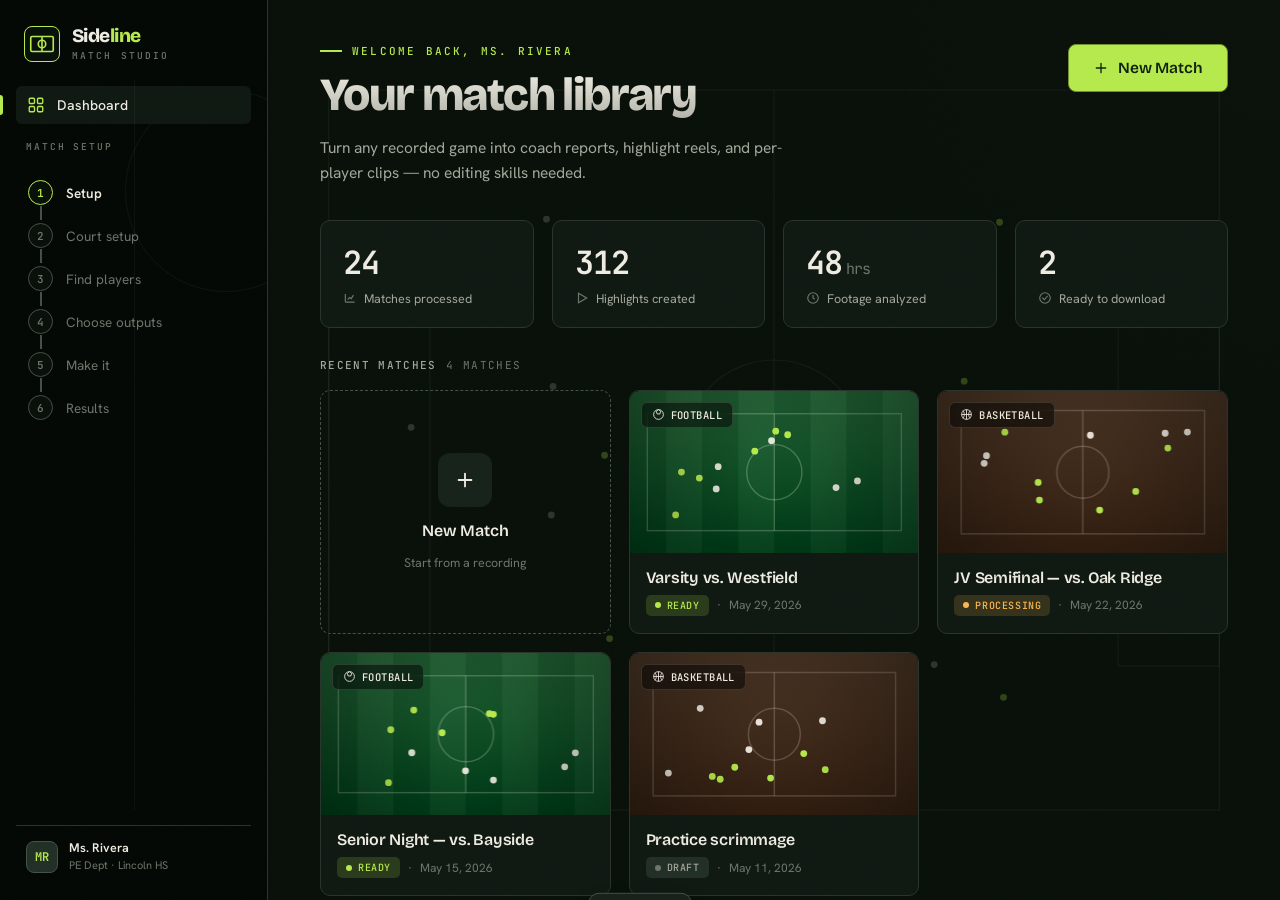
==== commit 69d6a3c9: "feat(frontend): dashboard lists real jobs; results shows real outputs Co-Authored-By: Claude Opus 4." ====
--- a/Website/index.html
+++ b/Website/index.html
@@ -1009,21 +1009,26 @@
    DASHBOARD
    ============================================================ */
 let dashInit=false;
-function initDashboard(){
-  if(dashInit) return; dashInit=true;
+async function initDashboard(){
   const grid=document.getElementById('matchGrid');
   grid.innerHTML='';
   const nc=document.createElement('div'); nc.className='card new-card reveal'; nc.dataset.go='setup';
   nc.innerHTML=`<div class="plus"><svg viewBox="0 0 24 24" fill="none" stroke="currentColor" stroke-width="2"><path d="M12 5v14M5 12h14" stroke-linecap="round"/></svg></div><b>New Match</b><span>Start from a recording</span>`;
   grid.appendChild(nc);
-  MATCHES.forEach(m=>{
+  let jobs=[];
+  try{ jobs=await API.listJobs(); }catch(e){ jobs=null; }
+  const items = jobs===null
+    ? MATCHES.map((m,i)=>({demo:true, ...m}))               // offline fallback: demo cards
+    : jobs.map(j=>({job_id:j.job_id, name:j.match_name, date:j.match_date, sport:j.sport,
+                    status:(j.state==='ready'?'ready':j.state==='failed'?'draft':'proc'), seed:(j.match_name.length*7)%30}));
+  items.forEach(m=>{
     const badge = m.status==='ready'?'<span class="badge ready"><span class="led"></span>Ready</span>'
       : m.status==='proc'?'<span class="badge proc"><span class="led"></span>Processing</span>'
       : '<span class="badge draft"><span class="led"></span>Draft</span>';
     const sportIcon = m.sport==='basketball'
       ? '<svg viewBox="0 0 24 24" fill="none" stroke="currentColor" stroke-width="1.6"><circle cx="12" cy="12" r="9"/><path d="M3 12h18M12 3v18M5 5c4 3 4 11 0 14M19 5c-4 3-4 11 0 14"/></svg>'
       : '<svg viewBox="0 0 24 24" fill="none" stroke="currentColor" stroke-width="1.6"><circle cx="12" cy="12" r="9"/><path d="M12 3l4 3-1.5 5h-5L8 6z"/></svg>';
-    const el=document.createElement('div'); el.className='card match reveal'; el.dataset.go=m.status==='ready'?'results':'processing';
+    const el=document.createElement('div'); el.className='card match reveal';
     el.innerHTML=`
       <div class="thumb"><canvas></canvas>
         <div class="sport-chip">${sportIcon}${m.sport[0].toUpperCase()+m.sport.slice(1)}</div>
@@ -1033,8 +1038,13 @@
         <h3>${m.name}</h3>
         <div class="match-meta">${badge}<span>·</span><span>${m.date}</span></div>
       </div>`;
+    el.addEventListener('click',()=>{
+      if(m.demo){ go(m.status==='ready'?'results':'processing'); return; }
+      AppState.currentJobId=m.job_id;
+      go(m.status==='ready'?'results':'processing');
+    });
     grid.appendChild(el);
-    drawFootage(el.querySelector('canvas'), m.sport, m.seed);
+    drawFootage(el.querySelector('canvas'), m.sport, m.seed||7);
   });
   document.querySelectorAll('#v-dashboard .stat .n').forEach(countUp);
   observeReveals();
@@ -1390,38 +1400,45 @@
    RESULTS
    ============================================================ */
 let resultsInit=false;
-function initResults(){
+async function initResults(){
   const rv=document.getElementById('reportVid'); let cv=rv.querySelector('canvas');
   if(!cv){cv=document.createElement('canvas');rv.insertBefore(cv,rv.firstChild);}
   drawFootage(cv,selSport,42,{track:true});
+
+  // tabs (wire once)
   if(!resultsInit){
     resultsInit=true;
-    const cl=document.getElementById('clipList'); cl.innerHTML='';
-    EVENTS.forEach(ev=>{
-      const el=document.createElement('div'); el.className='card cliprow';
-      el.innerHTML=`<div class="ct"><canvas></canvas><span class="dur">${ev.dur}</span></div>
-        <div class="ci"><b>${ev.t}</b><div class="tags"><span class="rank">#${ev.rank}</span>${ev.tags.map(t=>`<span>${t}</span>`).join('')}</div></div>
-        <button class="dlbtn"><svg viewBox="0 0 24 24" fill="none" stroke="currentColor" stroke-width="2"><path d="M12 3v12m0 0l-4-4m4 4l4-4M4 17v2a2 2 0 002 2h12a2 2 0 002-2v-2" stroke-linecap="round"/></svg></button>`;
-      el.querySelector('.dlbtn').addEventListener('click',e=>{e.stopPropagation();toast('Downloading clip…');});
-      cl.appendChild(el);
-      drawFootage(el.querySelector('canvas'),selSport,ev.seed,{players:true});
-    });
-    const pg=document.getElementById('playerGrid'); pg.innerHTML='';
-    ROSTER_SEED.forEach((name,i)=>{
-      const el=document.createElement('div'); el.className='card pcard';
-      el.innerHTML=`<div class="pt-thumb"><canvas></canvas></div>
-        <div class="pbar"><div class="pj">${(i*3+5)%30+1}</div><div class="pn"><b>${name}</b><span>${4+(i%5)} highlights · ${30+i*4}s</span></div>
-        <button class="dlbtn" style="margin-left:auto"><svg viewBox="0 0 24 24" fill="none" stroke="currentColor" stroke-width="2"><path d="M12 3v12m0 0l-4-4m4 4l4-4M4 17v2a2 2 0 002 2h12a2 2 0 002-2v-2" stroke-linecap="round"/></svg></button></div>`;
-      el.querySelector('.dlbtn').addEventListener('click',()=>toast(`Downloading ${name}'s reel…`));
-      pg.appendChild(el);
-      drawPlayerThumb(el.querySelector('canvas'),i*9+2);
-    });
     document.querySelectorAll('.rtab').forEach(t=>t.addEventListener('click',()=>{
       document.querySelectorAll('.rtab').forEach(z=>z.classList.remove('active')); t.classList.add('active');
       document.querySelectorAll('.rpanel').forEach(p=>p.classList.remove('show'));
       document.getElementById('rp-'+t.dataset.rtab).classList.add('show');
     }));
-    document.querySelector('#rp-coach .pbtn').addEventListener('click',()=>toast('Playing annotated video…'));
+  }
+
+  const id=AppState.currentJobId;
+  let files=[];
+  try{ if(id) files=await API.listOutputs(id); }catch(e){ files=[]; }
+
+  // Event-highlights / coach outputs -> real downloadable file rows
+  const cl=document.getElementById('clipList'); if(cl){
+    cl.innerHTML='';
+    if(!files.length){
+      cl.innerHTML='<div class="empty" style="opacity:.7;padding:18px">No files yet. They appear here when processing finishes.</div>';
+    } else {
+      files.forEach(fn=>{
+        const el=document.createElement('div'); el.className='card cliprow';
+        el.innerHTML=`<div class="ct"><canvas></canvas></div>
+          <div class="ci"><b>${fn}</b><div class="tags"><span>${id}</span></div></div>
+          <a class="dlbtn" href="${API.outputUrl(id,fn)}" download><svg viewBox="0 0 24 24" fill="none" stroke="currentColor" stroke-width="2"><path d="M12 3v12m0 0l-4-4m4 4l4-4M4 17v2a2 2 0 002 2h12a2 2 0 002-2v-2" stroke-linecap="round"/></svg></a>`;
+        cl.appendChild(el);
+        drawFootage(el.querySelector('canvas'),selSport,(fn.length*5)%30,{players:true});
+      });
+    }
+  }
+
+  // Player reels deferred to Plan 4
+  const pg=document.getElementById('playerGrid'); if(pg){
+    pg.innerHTML='<div class="empty" style="opacity:.7;padding:18px">Player highlight reels are coming soon.</div>';
   }
 }
 
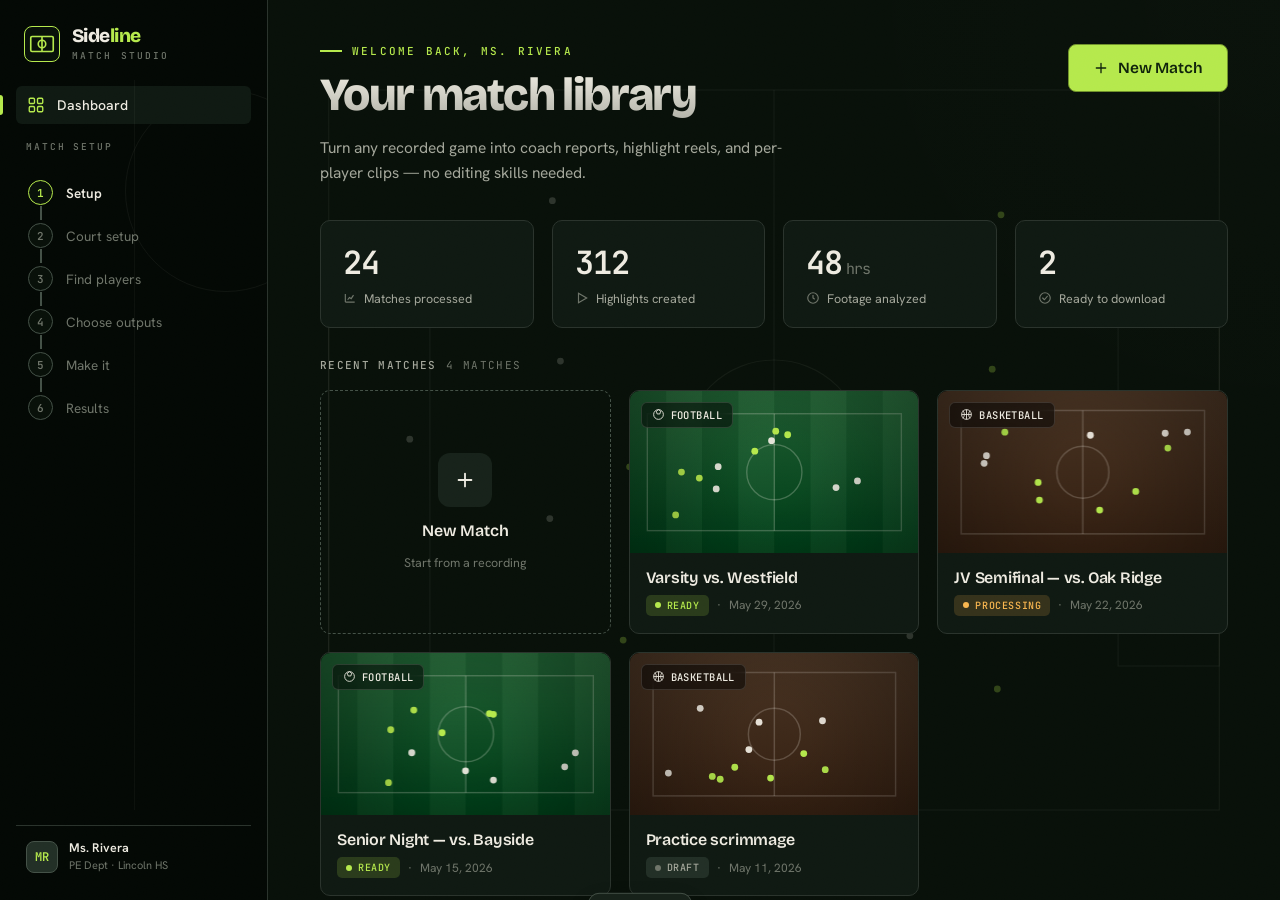
==== commit 68e096cf: "fix(frontend): remove dead demo skip button; document object-fit:fill calibration mapping Co-Authore" ====
--- a/Website/index.html
+++ b/Website/index.html
@@ -736,8 +736,7 @@
             <svg viewBox="0 0 24 24" fill="none" stroke="currentColor" stroke-width="1.8"><path d="M12 8v4l3 2"/><circle cx="12" cy="12" r="9"/></svg>
             This usually takes a few hours. You can close this tab — we'll keep working and have everything ready when you come back.
           </div>
-          <div style="margin-top:20px"><button class="btn btn-ghost" data-go="dashboard">Back to dashboard</button>
-            <button class="btn btn-ghost" id="skipProc" style="margin-left:8px;opacity:.6">Skip ahead (demo)</button></div>
+          <div style="margin-top:20px"><button class="btn btn-ghost" data-go="dashboard">Back to dashboard</button></div>
         </div>
       </section>
 
@@ -1114,6 +1113,11 @@
   // real freeze-frame from the uploaded video
   let img=frame.querySelector('img.frameimg');
   if(!img){ img=document.createElement('img'); img.className='frameimg';
+    // object-fit:fill (not cover) is deliberate: clicks are recorded as
+    // fraction-of-container * naturalWidth/Height, which is an EXACT source-pixel
+    // mapping only when the image content box equals the container box. cover would
+    // crop and silently offset calibration points. (Plan 3 TODO: size #frame to the
+    // video aspect ratio so it's undistorted AND exact.)
     img.style.cssText='position:absolute;inset:0;width:100%;height:100%;object-fit:fill';
     frame.insertBefore(img, frame.firstChild); }
   if(AppState.currentJobId){ img.src=API.frameUrl(AppState.currentJobId)+'?t='+Date.now(); }
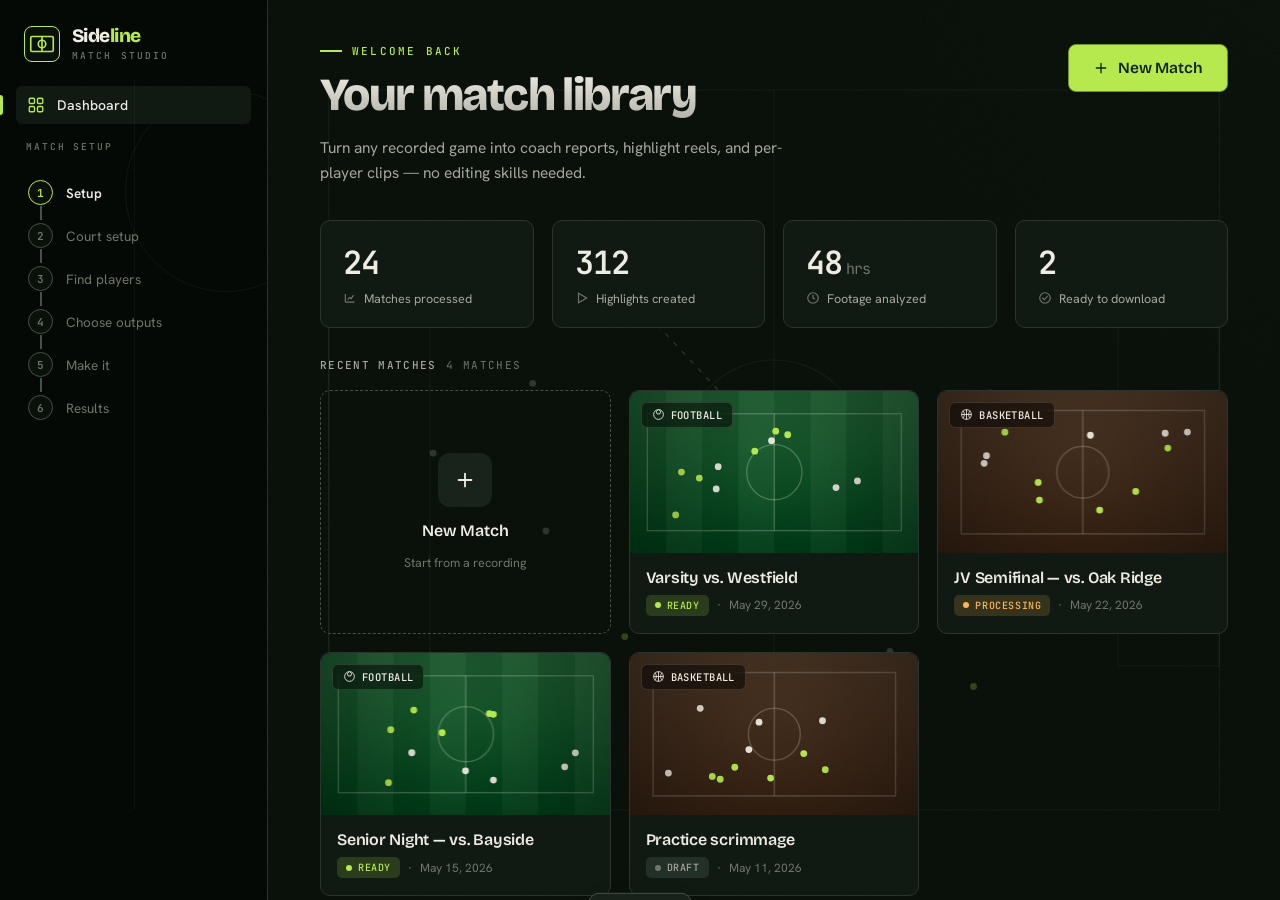
==== commit fe907bee: "fix(frontend): remove placeholder Ms. Rivera login; use real match name in results/upload - delete t" ====
--- a/Website/index.html
+++ b/Website/index.html
@@ -506,10 +506,6 @@
       <button class="step locked" data-step="results"><span class="dot">6</span> Results</button>
     </div>
 
-    <div class="side-foot">
-      <div class="avatar">MR</div>
-      <div class="meta"><b>Ms. Rivera</b><br><span>PE Dept · Lincoln HS</span></div>
-    </div>
   </aside>
   <div class="scrim" id="scrim"></div>
 
@@ -525,7 +521,7 @@
             <button class="menu-btn" id="menuBtn" style="margin-bottom:14px">
               <svg viewBox="0 0 24 24" fill="none" stroke="currentColor" stroke-width="2"><path d="M4 6h16M4 12h16M4 18h16"/></svg>
             </button>
-            <div class="eyebrow">Welcome back, Ms. Rivera</div>
+            <div class="eyebrow">Welcome back</div>
             <div class="headline-reveal"><h1>Your match library</h1></div>
             <p class="sub">Turn any recorded game into coach reports, highlight reels, and per-player clips — no editing skills needed.</p>
           </div>
@@ -576,7 +572,7 @@
           <div class="panel-h"><span class="idx">2</span> Match details</div>
           <div class="panel-d">Just so you can find it later.</div>
           <div class="field-row">
-            <div><label class="fl">Match name</label><input class="inp" id="mName" value="Varsity vs. Westfield" placeholder="e.g. Varsity vs. Westfield"></div>
+            <div><label class="fl">Match name</label><input class="inp" id="mName" placeholder="e.g. Varsity vs. Westfield"></div>
             <div><label class="fl">Match date</label><input class="inp" id="mDate" type="date" value="2026-05-29"></div>
           </div>
         </div>
@@ -594,8 +590,8 @@
             <div class="row">
               <div class="fic"><svg viewBox="0 0 24 24" fill="none" stroke="currentColor" stroke-width="1.7"><path d="M5 4h9l5 5v11a1 1 0 01-1 1H6a1 1 0 01-1-1z"/><path d="M14 4v5h5"/><polygon points="10,13 15,16 10,19" fill="currentColor" stroke="none"/></svg></div>
               <div style="flex:1">
-                <div class="fname">varsity_vs_westfield_H1.mp4</div>
-                <div class="fsize" id="fsize">3.8 GB</div>
+                <div class="fname" id="fname">video.mp4</div>
+                <div class="fsize" id="fsize"></div>
               </div>
             </div>
             <div class="track"><i id="upfill"></i></div>
@@ -747,7 +743,7 @@
         <div class="top">
           <div>
             <div class="eyebrow">Step 6 of 6 · Ready</div>
-            <div class="headline-reveal"><h1>Varsity vs. Westfield</h1></div>
+            <div class="headline-reveal"><h1 id="resultsTitle">Match results</h1></div>
             <p class="sub">Everything's done. Preview each output, then download what you need.</p>
           </div>
           <button class="btn btn-ghost btn-lg">
@@ -1039,7 +1035,7 @@
       </div>`;
     el.addEventListener('click',()=>{
       if(m.demo){ go(m.status==='ready'?'results':'processing'); return; }
-      AppState.currentJobId=m.job_id;
+      AppState.currentJobId=m.job_id; AppState.currentMatchName=m.name;
       go(m.status==='ready'?'results':'processing');
     });
     grid.appendChild(el);
@@ -1076,14 +1072,19 @@
   const bar=document.getElementById('upbar'); bar.classList.add('show');
   const fill=document.getElementById('upfill'), pct=document.getElementById('uppct'), stat=document.getElementById('upstat');
   uploaded=false;
+  // show the real chosen file name + size
+  const fn=document.getElementById('fname'); if(fn) fn.textContent=file.name;
+  const fs=document.getElementById('fsize');
+  if(fs) fs.textContent=(file.size/1e9>=1?(file.size/1e9).toFixed(2)+' GB':(file.size/1e6).toFixed(1)+' MB');
   // disable continue until done
   const cont=document.getElementById('setupNext'); if(cont) cont.disabled=true;
   stat.textContent='Uploading footage…';
   try{
     if(!AppState.currentJobId){
+      AppState.currentMatchName = document.getElementById('mName').value.trim() || 'Untitled match';
       AppState.currentJobId = await API.createJob(
         selSport,
-        document.getElementById('mName').value.trim() || 'Untitled match',
+        AppState.currentMatchName,
         document.getElementById('mDate').value || new Date().toISOString().slice(0,10));
     }
     await API.uploadVideo(AppState.currentJobId, file, frac=>{
@@ -1405,6 +1406,8 @@
    ============================================================ */
 let resultsInit=false;
 async function initResults(){
+  const title=document.getElementById('resultsTitle');
+  if(title) title.textContent=AppState.currentMatchName || 'Match results';
   const rv=document.getElementById('reportVid'); let cv=rv.querySelector('canvas');
   if(!cv){cv=document.createElement('canvas');rv.insertBefore(cv,rv.firstChild);}
   drawFootage(cv,selSport,42,{track:true});
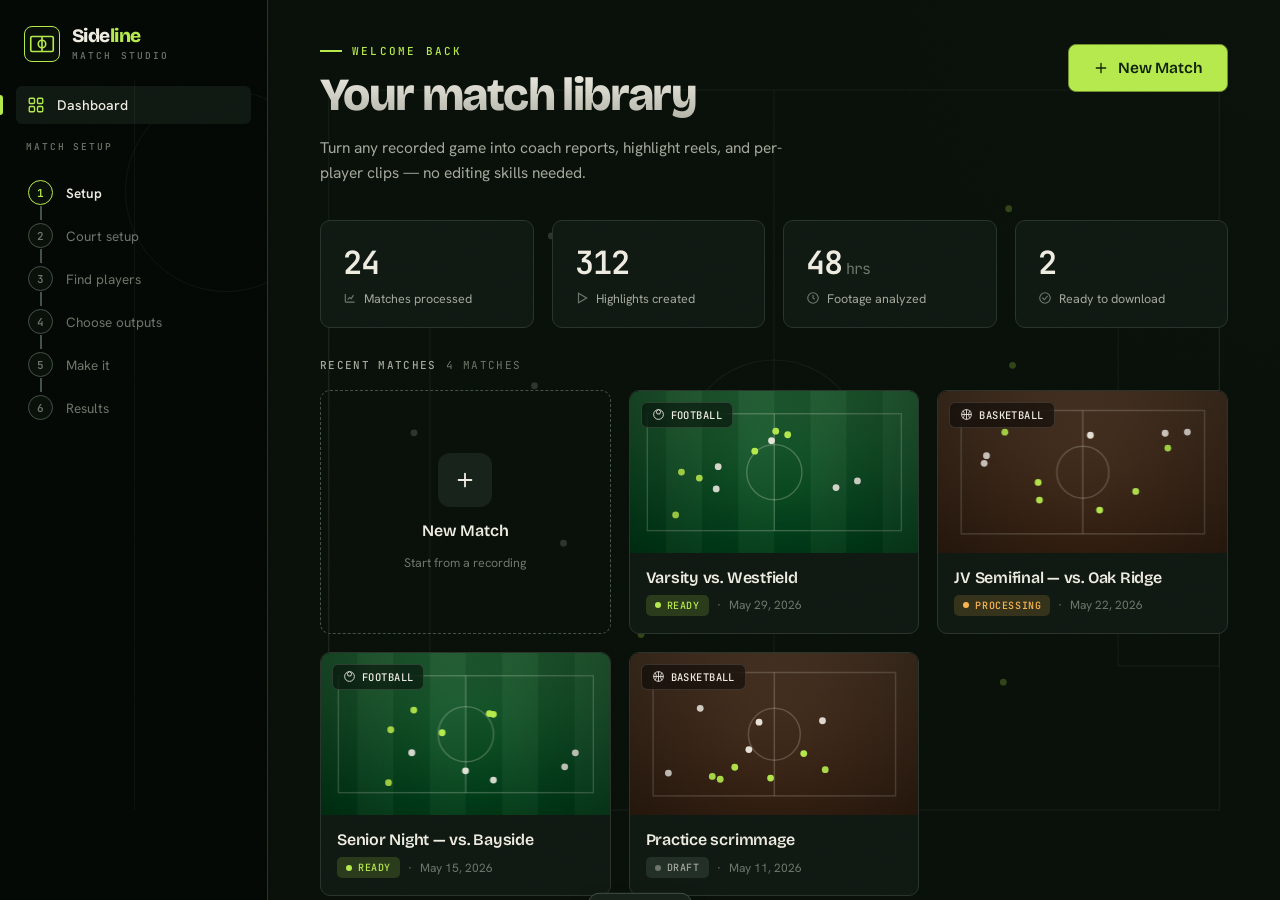
==== commit 81715540: "feat(frontend): wire player-highlights tagging flow + re-enable the deliverable - app.js: add API.ge" ====
--- a/Website/index.html
+++ b/Website/index.html
@@ -1211,22 +1211,95 @@
    ROSTER + TAGGING
    ============================================================ */
 let rosterInit=false; let roster=[]; let tagIdx=0; let tagged=0;
-const N_CLIPS=8;
+// real-clips state (populated when job hits tagging_pending)
+let taggingClips=[]; let clipTags={};
+const N_CLIPS=8;  // fallback for demo/no-job mode
+
 function initRoster(){
+  // Ensure a canvas fallback exists in the clip stage (demo/no-job mode)
   const stage=document.getElementById('clipStage');
-  let cv=stage.querySelector('canvas'); if(!cv){cv=document.createElement('canvas');stage.insertBefore(cv,stage.firstChild);}
-  drawFootage(cv,selSport,tagIdx*7+3,{track:true});
+  if(!taggingClips.length){
+    // demo mode: draw a simulated frame
+    let cv=stage.querySelector('canvas'); if(!cv){cv=document.createElement('canvas');stage.insertBefore(cv,stage.firstChild);}
+    drawFootage(cv,selSport,tagIdx*7+3,{track:true});
+  }
   if(rosterInit) return; rosterInit=true;
-  ROSTER_SEED.forEach(addRosterName);
+  // In demo/pre-tagging mode seed with ROSTER_SEED; in real mode names come
+  // from what the operator already typed (roster array may already be set).
+  if(!roster.length) ROSTER_SEED.forEach(addRosterName);
   const inp=document.getElementById('rosterInput');
   inp.addEventListener('keydown',e=>{ if(e.key==='Enter'&&inp.value.trim()){addRosterName(inp.value.trim());inp.value='';} });
   renderTagRoster();
-  document.getElementById('skipClip').addEventListener('click',()=>nextClip());
+  document.getElementById('skipClip').addEventListener('click',()=>nextClip(true));
   document.addEventListener('keydown',e=>{
     if(!document.getElementById('v-roster').classList.contains('show'))return;
     const n=parseInt(e.key); if(n>=1&&n<=roster.length){ tagClip(roster[n-1].name); }
   });
 }
+
+// Called by the processing poll when state === tagging_pending
+async function loadTaggingClips(){
+  const id=AppState.currentJobId; if(!id) return;
+  try{
+    // Save the roster names the operator has typed so the backend has them
+    if(roster.length) await API.saveRoster(id, roster.map(r=>r.name));
+    const data=await API.getTaggingClips(id);
+    if(data.clips && data.clips.length){
+      taggingClips=data.clips; tagIdx=0; clipTags={};
+      showRealClip(0);
+      updateTagProgress();
+      // Show a "Done tagging" button if it isn't already wired
+      ensureDoneTaggingBtn();
+    }
+  }catch(e){ /* leave in demo/waiting state */ }
+}
+
+function ensureDoneTaggingBtn(){
+  const foot=document.querySelector('.tag-foot');
+  if(foot && !foot.querySelector('#doneTagging')){
+    const btn=document.createElement('button');
+    btn.id='doneTagging'; btn.className='btn btn-primary'; btn.style.cssText='padding:8px 16px;font-size:13px';
+    btn.textContent='Done tagging';
+    btn.addEventListener('click', submitTags);
+    foot.appendChild(btn);
+  }
+}
+
+function showRealClip(idx){
+  const clip=taggingClips[idx]; if(!clip)return;
+  const stage=document.getElementById('clipStage');
+  // Remove any existing video or canvas used for demo
+  stage.querySelectorAll('video.clip-video').forEach(v=>v.remove());
+  // Keep the canvas but hide it; video sits on top
+  const cv=stage.querySelector('canvas'); if(cv) cv.style.display='none';
+  const vid=document.createElement('video');
+  vid.className='clip-video';
+  vid.style.cssText='position:absolute;inset:0;width:100%;height:100%;object-fit:contain;background:#000';
+  vid.src=API.tagClipVideoUrl(AppState.currentJobId, clip.clip_id);
+  vid.autoplay=true; vid.muted=true; vid.loop=true; vid.controls=true;
+  stage.insertBefore(vid, stage.firstChild);
+  // Update label overlay
+  const track=document.getElementById('clipTrack');
+  track.querySelector('.lbl').textContent='?';
+  track.style.cssText='display:none'; // hide the simulated box; video has its own frame
+  document.getElementById('clipQ').textContent='Who is this player?';
+  document.getElementById('clipCount').textContent=`Clip ${idx+1} / ${taggingClips.length}`;
+}
+
+async function submitTags(){
+  const id=AppState.currentJobId; if(!id) return;
+  const btn=document.getElementById('doneTagging'); if(btn) btn.disabled=true;
+  try{
+    await API.setTags(id, clipTags);
+    toast('Tags saved — resuming…');
+    // Reset tagging state for next time
+    taggingClips=[]; clipTags={};
+    go('processing');
+  }catch(err){
+    toast(err.message||'Could not submit tags'); if(btn) btn.disabled=false;
+  }
+}
+
 let jersey=7;
 function addRosterName(name){
   const num=(jersey=(jersey*3+5)%30+1);
@@ -1251,24 +1324,54 @@
   const track=document.getElementById('clipTrack');
   track.querySelector('.lbl').textContent=name;
   track.style.borderColor='var(--accent)';
+  // real-clip mode: record the tag
+  if(taggingClips.length){
+    const clip=taggingClips[tagIdx];
+    if(clip) clipTags[clip.clip_id]=name;
+  }
   tagged++; toast(`Tagged: ${name}`);
-  setTimeout(nextClip,260);
-}
-function nextClip(){
+  setTimeout(()=>nextClip(false),260);
+}
+function updateTagProgress(){
+  const total=taggingClips.length||N_CLIPS;
+  const done=Math.min(tagged,total);
+  document.getElementById('tagProgress').textContent=`${done} of ${total} done`;
+  document.getElementById('tagBar').style.width=(done/total*100)+'%';
+}
+function nextClip(skip){
+  // real-clip mode: record skip
+  if(taggingClips.length && skip){
+    const clip=taggingClips[tagIdx];
+    if(clip) clipTags[clip.clip_id]='__skip__';
+  }
   tagIdx=(tagIdx+1);
-  if(tagIdx>=N_CLIPS){ tagIdx=N_CLIPS; }
-  const done=Math.min(tagged,N_CLIPS);
-  document.getElementById('tagProgress').textContent=`${done} of ${N_CLIPS} done`;
-  document.getElementById('tagBar').style.width=(done/N_CLIPS*100)+'%';
-  if(tagIdx>=N_CLIPS){ document.getElementById('clipQ').textContent='All clips tagged 🎉'; document.getElementById('clipCount').textContent='Done'; return; }
-  document.getElementById('clipCount').textContent=`Clip ${tagIdx+1} / ${N_CLIPS}`;
-  const stage=document.getElementById('clipStage'); drawFootage(stage.querySelector('canvas'),selSport,tagIdx*7+3,{track:true});
-  const track=document.getElementById('clipTrack'); track.querySelector('.lbl').textContent='?'; track.style.borderColor='var(--accent)';
-  const rand=rng(tagIdx*13+1);
-  track.style.left=(25+rand()*45)+'%'; track.style.top=(25+rand()*35)+'%';
-  track.style.height=(90+rand()*50)+'px'; track.style.width=(45+rand()*30)+'px';
-  const qs=['Who has the ball?','Who made this run?','Who scored here?','Who is defending?','Who passed it?'];
-  document.getElementById('clipQ').textContent=qs[tagIdx%qs.length];
+  const total=taggingClips.length||N_CLIPS;
+  if(!skip) tagged++;  // skip doesn't count as tagged (skip branch above already recorded)
+  // recalc without double-counting
+  const done=Object.values(clipTags).filter(v=>v!=='__skip__').length||Math.min(tagged,total);
+  document.getElementById('tagProgress').textContent=`${done} of ${total} done`;
+  document.getElementById('tagBar').style.width=(done/total*100)+'%';
+  if(tagIdx>=total){
+    document.getElementById('clipQ').textContent='All clips tagged';
+    document.getElementById('clipCount').textContent='Done';
+    // Auto-submit if we have a real job
+    if(taggingClips.length && AppState.currentJobId) submitTags();
+    return;
+  }
+  document.getElementById('clipCount').textContent=`Clip ${tagIdx+1} / ${total}`;
+  if(taggingClips.length){
+    showRealClip(tagIdx);
+  } else {
+    // demo mode
+    const stage=document.getElementById('clipStage');
+    const cv=stage.querySelector('canvas'); if(cv) drawFootage(cv,selSport,tagIdx*7+3,{track:true});
+    const track=document.getElementById('clipTrack'); track.querySelector('.lbl').textContent='?'; track.style.borderColor='var(--accent)';
+    const rand=rng(tagIdx*13+1);
+    track.style.left=(25+rand()*45)+'%'; track.style.top=(25+rand()*35)+'%';
+    track.style.height=(90+rand()*50)+'px'; track.style.width=(45+rand()*30)+'px';
+    const qs=['Who has the ball?','Who made this run?','Who scored here?','Who is defending?','Who passed it?'];
+    document.getElementById('clipQ').textContent=qs[tagIdx%qs.length];
+  }
 }
 
 /* ============================================================
@@ -1280,8 +1383,7 @@
   if(!delivInit){
     delivInit=true; grid.innerHTML='';
     DELIVERABLES.forEach(d=>{
-      const soon=(d.id==='player_highlights');
-      const el=document.createElement('div'); el.className='deliv'+(selectedDeliv.has(d.id)?' sel':'')+(soon?' soon':''); el.dataset.id=d.id;
+      const el=document.createElement('div'); el.className='deliv'+(selectedDeliv.has(d.id)?' sel':''); el.dataset.id=d.id;
       el.innerHTML=`
         <div class="preview"><canvas></canvas></div>
         <div class="tick"><svg viewBox="0 0 24 24" fill="none" stroke="currentColor" stroke-width="3"><path d="M5 12l4 4 10-11" stroke-linecap="round"/></svg></div>
@@ -1291,7 +1393,6 @@
           ${d.note?`<div class="note"><svg viewBox="0 0 24 24" fill="none" stroke="currentColor" stroke-width="2"><path d="M12 8v4m0 4h.01"/><circle cx="12" cy="12" r="9"/></svg>${d.note}</div>`:''}
         </div>`;
       el.addEventListener('click',()=>{
-        if(soon){ toast('Player Highlights is coming soon'); return; }
         if(selectedDeliv.has(d.id))selectedDeliv.delete(d.id); else selectedDeliv.add(d.id);
         el.classList.toggle('sel'); updateDelivCount();
       });
@@ -1353,6 +1454,7 @@
       setStage(uiStageIndex(s.stage||'decoding'));
       if(s.state==='ready'){ clearInterval(procTimer); fill.style.width='100%'; pct.textContent='100%'; finishProc(); }
       else if(s.state==='failed'){ clearInterval(procTimer); eta.textContent=s.error||'Something went wrong.'; toast(s.error||'Processing failed'); }
+      else if(s.state==='tagging_pending'){ clearInterval(procTimer); go('roster'); loadTaggingClips(); }
       else { eta.textContent='Working… you can leave and come back'; }
     }catch(err){ /* transient; keep polling */ }
   }
@@ -1443,9 +1545,30 @@
     }
   }
 
-  // Player reels deferred to Plan 4
+  // Player highlight reels — files under player_highlights/
   const pg=document.getElementById('playerGrid'); if(pg){
-    pg.innerHTML='<div class="empty" style="opacity:.7;padding:18px">Player highlight reels are coming soon.</div>';
+    const reelFiles=files.filter(fn=>fn.startsWith('player_highlights/'));
+    if(!reelFiles.length){
+      pg.innerHTML='<div class="empty" style="opacity:.7;padding:18px">No player reels yet. They appear here once tagging is complete and the reels finish rendering.</div>';
+    } else {
+      pg.innerHTML='';
+      document.getElementById('plCount').textContent=reelFiles.length+' reel'+(reelFiles.length!==1?'s':'');
+      reelFiles.forEach(fn=>{
+        const name=fn.split('/').pop().replace(/\.mp4$/i,'').replace(/_/g,' ');
+        const el=document.createElement('div'); el.className='card pcard';
+        el.innerHTML=`
+          <div class="pt-thumb"><canvas style="position:absolute;inset:0;width:100%;height:100%"></canvas></div>
+          <div class="pbar">
+            <div class="pj">${name.slice(0,2).toUpperCase()}</div>
+            <div class="pn"><b>${name}</b><span>Player reel</span></div>
+            <a class="dlbtn" href="${API.outputUrl(id,fn)}" download title="Download reel">
+              <svg viewBox="0 0 24 24" fill="none" stroke="currentColor" stroke-width="2"><path d="M12 3v12m0 0l-4-4m4 4l4-4M4 17v2a2 2 0 002 2h12a2 2 0 002-2v-2" stroke-linecap="round"/></svg>
+            </a>
+          </div>`;
+        pg.appendChild(el);
+        drawPlayerThumb(el.querySelector('canvas'),(fn.length*7)%30);
+      });
+    }
   }
 }
 
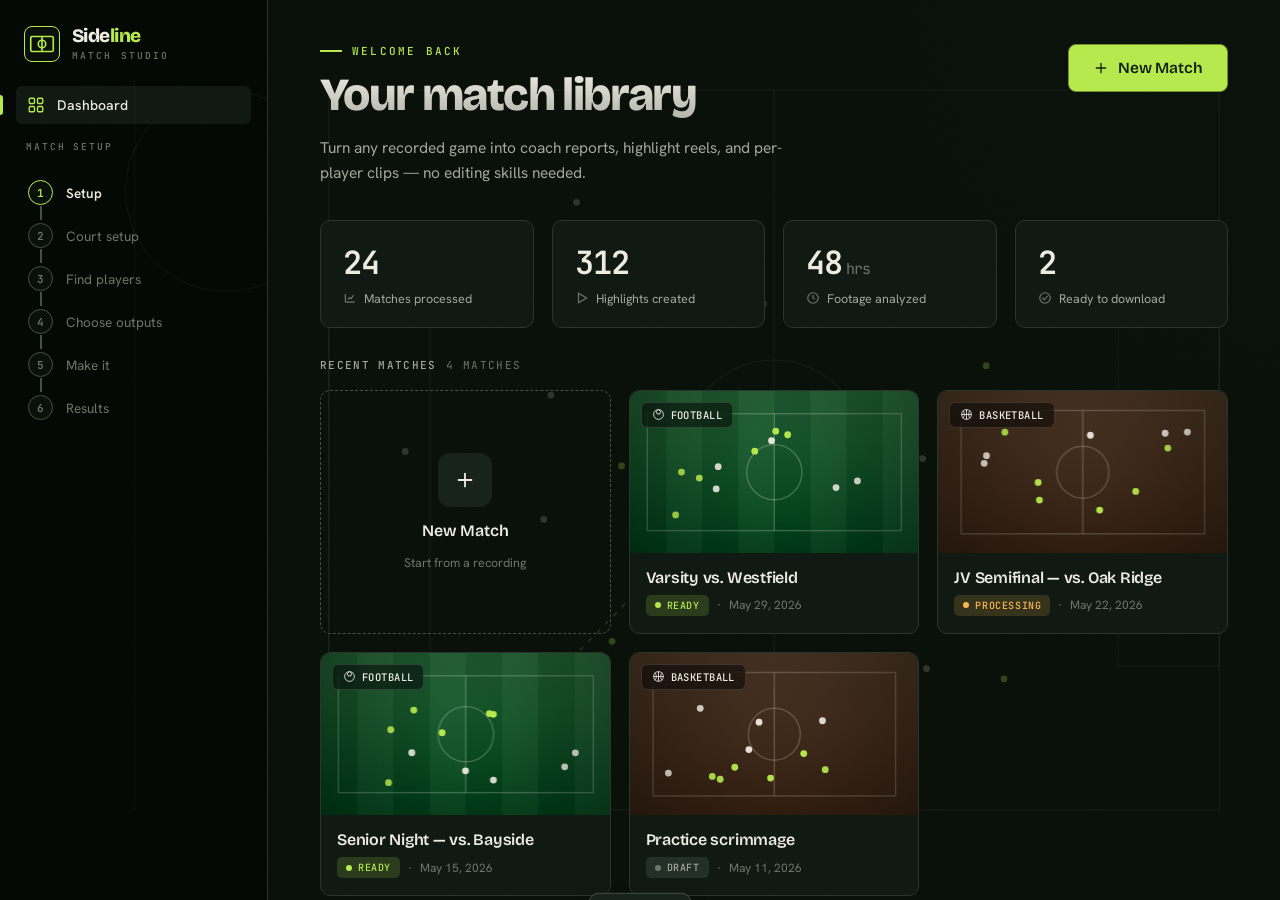
==== commit 4f826bdf: "fix(frontend): Results shows only user-facing deliverables (filter recursive outputs) Coach report +" ====
--- a/Website/index.html
+++ b/Website/index.html
@@ -1528,13 +1528,20 @@
   let files=[];
   try{ if(id) files=await API.listOutputs(id); }catch(e){ files=[]; }
 
-  // Event-highlights / coach outputs -> real downloadable file rows
+  // Event-highlights / coach outputs -> real downloadable file rows.
+  // /outputs is recursive (includes intermediate artifacts) — show only the
+  // user-facing deliverables: event-highlight media + the coach report.
+  const isDeliverable = fn =>
+    fn.startsWith('event_highlights/') ||
+    (fn.includes('/coach/') && /\.(pdf|png|mp4)$/i.test(fn)) ||
+    (fn.startsWith('events/') && fn.includes('/clips/') && /\.mp4$/i.test(fn));
   const cl=document.getElementById('clipList'); if(cl){
+    const delivFiles=files.filter(isDeliverable);
     cl.innerHTML='';
-    if(!files.length){
+    if(!delivFiles.length){
       cl.innerHTML='<div class="empty" style="opacity:.7;padding:18px">No files yet. They appear here when processing finishes.</div>';
     } else {
-      files.forEach(fn=>{
+      delivFiles.forEach(fn=>{
         const el=document.createElement('div'); el.className='card cliprow';
         el.innerHTML=`<div class="ct"><canvas></canvas></div>
           <div class="ci"><b>${fn}</b><div class="tags"><span>${id}</span></div></div>
@@ -1547,7 +1554,7 @@
 
   // Player highlight reels — files under player_highlights/
   const pg=document.getElementById('playerGrid'); if(pg){
-    const reelFiles=files.filter(fn=>fn.startsWith('player_highlights/'));
+    const reelFiles=files.filter(fn=>fn.startsWith('player_highlights/')&&fn.includes('/reels/'));
     if(!reelFiles.length){
       pg.innerHTML='<div class="empty" style="opacity:.7;padding:18px">No player reels yet. They appear here once tagging is complete and the reels finish rendering.</div>';
     } else {
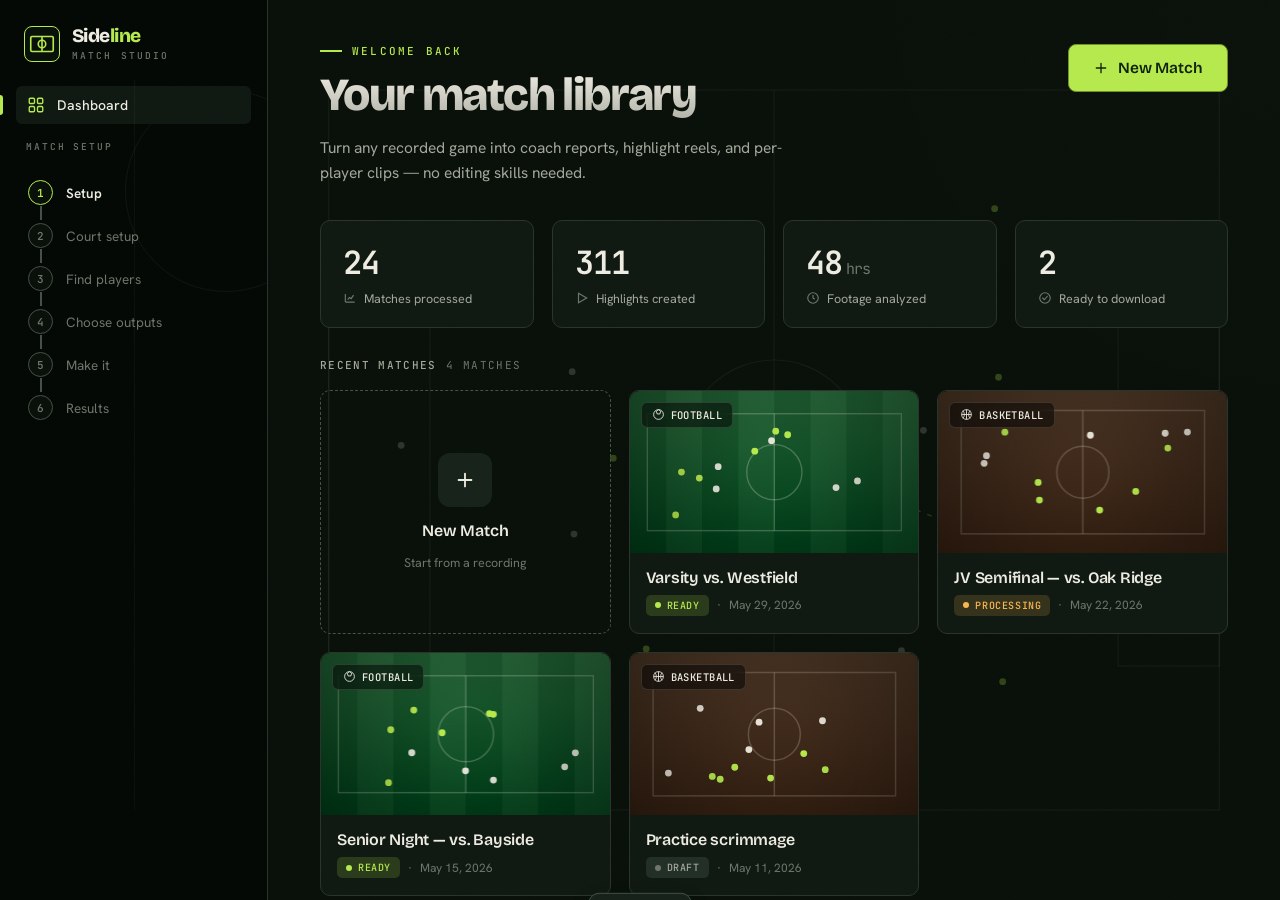
==== commit 289e779f: "Add dashboard stats and browser H.264 transcode Introduce backend dashboard stats and duration track" ====
--- a/Website/index.html
+++ b/Website/index.html
@@ -772,10 +772,10 @@
               <div class="kv"><span>Distance covered</span><b>104.2 km</b></div>
               <div class="kv"><span>Top sprint</span><b>31.4 km/h</b></div>
               <div style="display:flex;gap:10px;margin-top:20px">
-                <button class="btn btn-primary" style="flex:1">
+                <a id="coachPdfBtn" class="btn btn-primary" style="flex:1;pointer-events:none;opacity:.45" download>
                   <svg viewBox="0 0 24 24" fill="none" stroke="currentColor" stroke-width="2"><path d="M12 3v12m0 0l-4-4m4 4l4-4M4 17v2a2 2 0 002 2h12a2 2 0 002-2v-2" stroke-linecap="round"/></svg>
-                  Report PDF</button>
-                <button class="btn btn-ghost" style="flex:1">Annotated video</button>
+                  Report PDF</a>
+                <a id="coachVidBtn" class="btn btn-ghost" style="flex:1;pointer-events:none;opacity:.45" download>Annotated video</a>
               </div>
             </div>
           </div>
@@ -994,9 +994,10 @@
 /* count-up */
 function countUp(el){
   const target=+el.dataset.count; const dur=1100; const t0=performance.now();
+  const dec = target % 1 !== 0;   // footage hours is fractional; counts are integers
   let node=el.firstChild;
   if(!node || node.nodeType!==3){ node=document.createTextNode('0'); el.insertBefore(node,el.firstChild); }
-  function tick(t){const p=Math.min(1,(t-t0)/dur); const e=1-Math.pow(1-p,3); node.textContent=Math.round(e*target); if(p<1)requestAnimationFrame(tick); }
+  function tick(t){const p=Math.min(1,(t-t0)/dur); const e=1-Math.pow(1-p,3); const v=e*target; node.textContent=dec?v.toFixed(1):Math.round(v); if(p<1)requestAnimationFrame(tick); }
   requestAnimationFrame(tick);
 }
 
@@ -1012,6 +1013,8 @@
   grid.appendChild(nc);
   let jobs=[];
   try{ jobs=await API.listJobs(); }catch(e){ jobs=null; }
+  let stats=null;
+  try{ stats=await API.getStats(); }catch(e){ stats=null; }
   const items = jobs===null
     ? MATCHES.map((m,i)=>({demo:true, ...m}))               // offline fallback: demo cards
     : jobs.map(j=>({job_id:j.job_id, name:j.match_name, date:j.match_date, sport:j.sport,
@@ -1041,6 +1044,22 @@
     grid.appendChild(el);
     drawFootage(el.querySelector('canvas'), m.sport, m.seed||7);
   });
+  // Real stats from the backend (fall back to the hardcoded demo numbers offline).
+  if(stats){
+    const ns=document.querySelectorAll('#v-dashboard .stat .n');
+    // [0]=matches [1]=highlights [2]=footage(adaptive) [3]=ready
+    if(stats.matches_processed!=null) ns[0].dataset.count=stats.matches_processed;
+    if(stats.highlights_created!=null) ns[1].dataset.count=stats.highlights_created;
+    if(stats.ready_to_download!=null && ns[3]) ns[3].dataset.count=stats.ready_to_download;
+    // footage: show minutes under an hour, hours above — avoids "0.0 hrs" for short clips
+    if(ns[2] && stats.footage_seconds!=null){
+      const secs=stats.footage_seconds, hrs=secs/3600, u=ns[2].querySelector('.u');
+      if(hrs>=1){ ns[2].dataset.count=Math.round(hrs*10)/10; if(u)u.textContent='hrs'; }
+      else { ns[2].dataset.count=Math.round(secs/60); if(u)u.textContent='min'; }
+    }
+    const mc=document.getElementById('matchCount');
+    if(mc) mc.textContent=items.length+' match'+(items.length!==1?'es':'');
+  }
   document.querySelectorAll('#v-dashboard .stat .n').forEach(countUp);
   observeReveals();
 }
@@ -1528,23 +1547,37 @@
   let files=[];
   try{ if(id) files=await API.listOutputs(id); }catch(e){ files=[]; }
 
-  // Event-highlights / coach outputs -> real downloadable file rows.
-  // /outputs is recursive (includes intermediate artifacts) — show only the
-  // user-facing deliverables: event-highlight media + the coach report.
-  const isDeliverable = fn =>
-    fn.startsWith('event_highlights/') ||
-    (fn.includes('/coach/') && /\.(pdf|png|mp4)$/i.test(fn)) ||
-    (fn.startsWith('events/') && fn.includes('/clips/') && /\.mp4$/i.test(fn));
+  // Coach deliverables -> wire the two buttons on the coach tab to real files.
+  const coachPdf=files.find(fn=>/\/coach\/.*\.pdf$/i.test(fn));
+  const coachVid=files.find(fn=>/\/coach\/tactical_(sample|view)\.mp4$/i.test(fn));
+  const wireBtn=(elId,fn)=>{
+    const a=document.getElementById(elId); if(!a) return;
+    if(fn){ a.href=API.outputUrl(id,fn); a.style.pointerEvents=''; a.style.opacity=''; a.removeAttribute('title'); }
+    else { a.removeAttribute('href'); a.style.pointerEvents='none'; a.style.opacity='.45'; a.title='Not available for this match yet'; }
+  };
+  wireBtn('coachPdfBtn',coachPdf);
+  wireBtn('coachVidBtn',coachVid);
+
+  // Event highlights tab -> ONLY event media (ranked event clips + draft reels).
+  // /outputs is recursive and full of intermediate artifacts + coach files; keep
+  // this list to the actual highlight VIDEOS so coach PDFs/figures don't leak in.
+  const isEventMedia = fn =>
+    /\.mp4$/i.test(fn) && (
+      fn.startsWith('event_highlights/') ||
+      (fn.startsWith('events/') && fn.includes('/clips/')));
   const cl=document.getElementById('clipList'); if(cl){
-    const delivFiles=files.filter(isDeliverable);
+    const delivFiles=files.filter(isEventMedia);
+    const evc=document.getElementById('evCount');
+    if(evc) evc.textContent=delivFiles.length+' clip'+(delivFiles.length!==1?'s':'');
     cl.innerHTML='';
     if(!delivFiles.length){
       cl.innerHTML='<div class="empty" style="opacity:.7;padding:18px">No files yet. They appear here when processing finishes.</div>';
     } else {
       delivFiles.forEach(fn=>{
+        const nice=fn.split('/').pop().replace(/\.mp4$/i,'').replace(/_/g,' ');
         const el=document.createElement('div'); el.className='card cliprow';
         el.innerHTML=`<div class="ct"><canvas></canvas></div>
-          <div class="ci"><b>${fn}</b><div class="tags"><span>${id}</span></div></div>
+          <div class="ci"><b>${nice}</b><div class="tags"><span>${id}</span></div></div>
           <a class="dlbtn" href="${API.outputUrl(id,fn)}" download><svg viewBox="0 0 24 24" fill="none" stroke="currentColor" stroke-width="2"><path d="M12 3v12m0 0l-4-4m4 4l4-4M4 17v2a2 2 0 002 2h12a2 2 0 002-2v-2" stroke-linecap="round"/></svg></a>`;
         cl.appendChild(el);
         drawFootage(el.querySelector('canvas'),selSport,(fn.length*5)%30,{players:true});
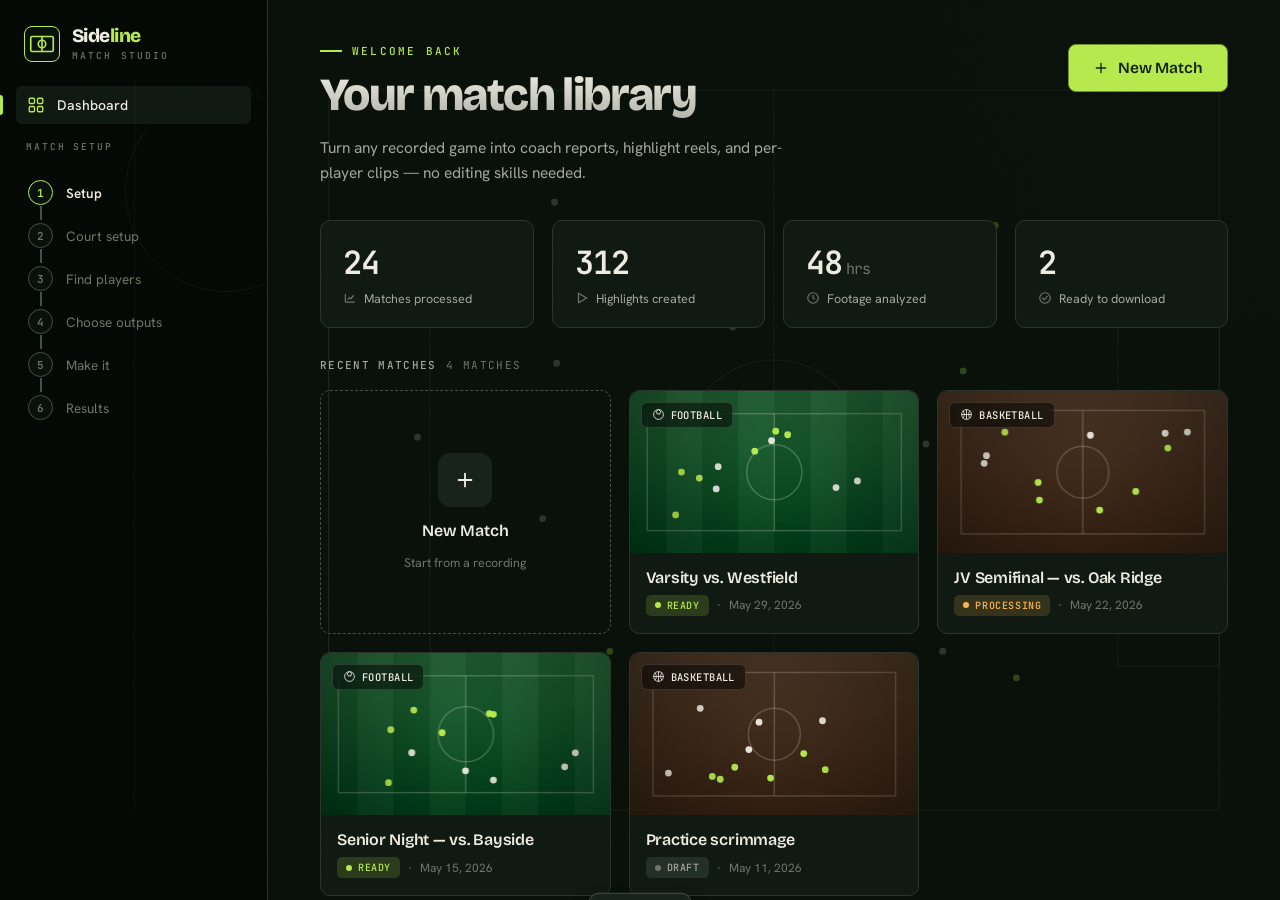
==== commit 539c3640: "Add local agent package with orchestration & tests Introduce a new agent subsystem to handle ingest " ====
--- a/Website/index.html
+++ b/Website/index.html
@@ -1018,10 +1018,11 @@
   const items = jobs===null
     ? MATCHES.map((m,i)=>({demo:true, ...m}))               // offline fallback: demo cards
     : jobs.map(j=>({job_id:j.job_id, name:j.match_name, date:j.match_date, sport:j.sport,
-                    status:(j.state==='ready'?'ready':j.state==='failed'?'draft':'proc'), seed:(j.match_name.length*7)%30}));
+                    status:(j.state==='ready'?'ready':j.state==='failed'?'draft':j.state==='calibration_pending'?'court':'proc'), seed:(j.match_name.length*7)%30}));
   items.forEach(m=>{
     const badge = m.status==='ready'?'<span class="badge ready"><span class="led"></span>Ready</span>'
       : m.status==='proc'?'<span class="badge proc"><span class="led"></span>Processing</span>'
+      : m.status==='court'?'<span class="badge proc"><span class="led"></span>Court setup</span>'
       : '<span class="badge draft"><span class="led"></span>Draft</span>';
     const sportIcon = m.sport==='basketball'
       ? '<svg viewBox="0 0 24 24" fill="none" stroke="currentColor" stroke-width="1.6"><circle cx="12" cy="12" r="9"/><path d="M3 12h18M12 3v18M5 5c4 3 4 11 0 14M19 5c-4 3-4 11 0 14"/></svg>'
@@ -1039,7 +1040,7 @@
     el.addEventListener('click',()=>{
       if(m.demo){ go(m.status==='ready'?'results':'processing'); return; }
       AppState.currentJobId=m.job_id; AppState.currentMatchName=m.name;
-      go(m.status==='ready'?'results':'processing');
+      go(m.status==='ready'?'results':m.status==='court'?'court':'processing');
     });
     grid.appendChild(el);
     drawFootage(el.querySelector('canvas'), m.sport, m.seed||7);
